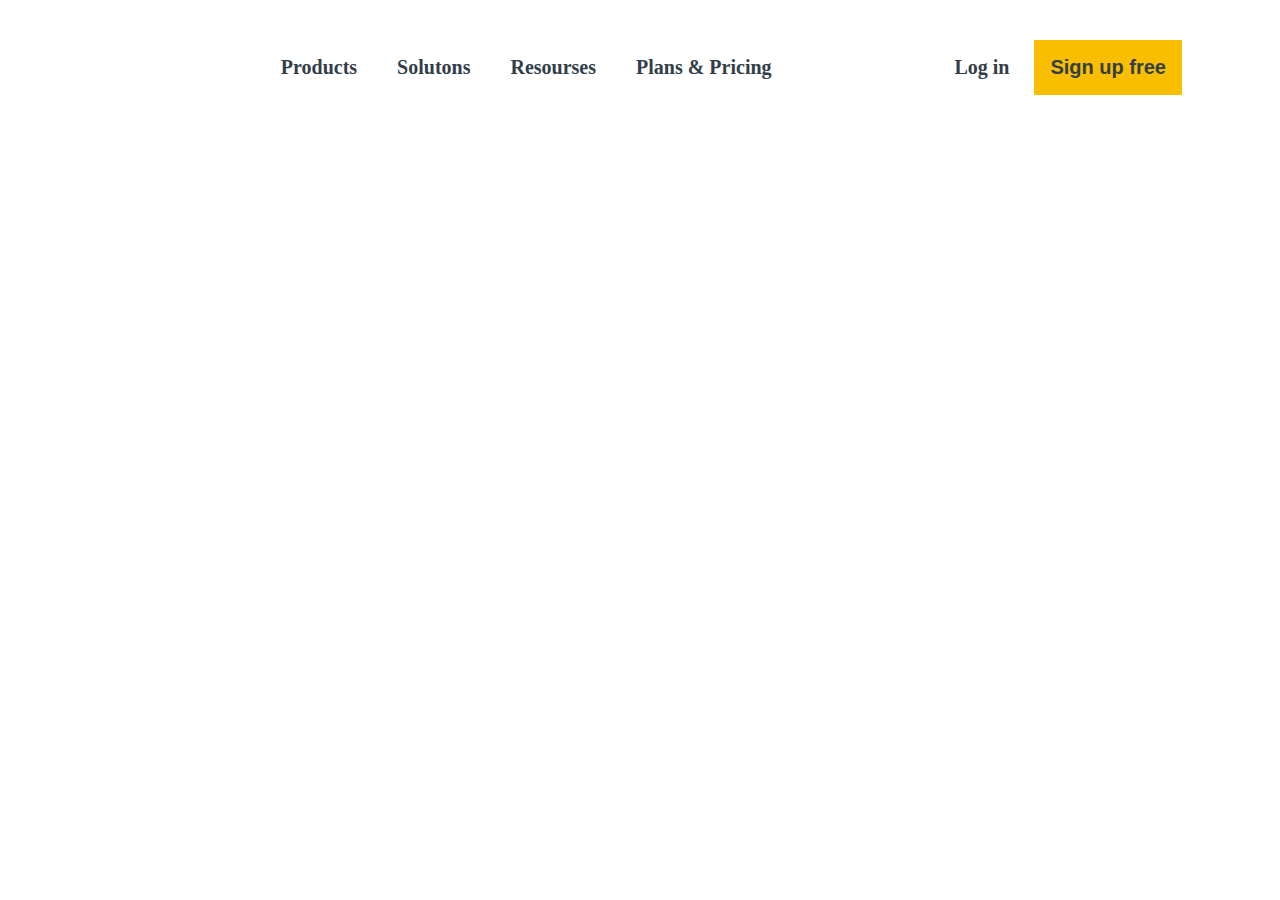
==== index.html @ 27693791 "addit" ====
<!DOCTYPE html>
<html lang="en">
<head>
    <meta charset="UTF-8">
    <meta http-equiv="X-UA-Compatible" content="IE=edge">
    <meta name="viewport" content="width=device-width, initial-scale=1.0">
    <title>surveymonkey.com</title>
    <style>
        #navbar{
            display: flex;
            /* justify-content: space-around; */
              margin: 40px;
              margin-left: 90px;
              margin-right: 90px;
              font-size: 20px;
               font-weight:600;
            
               color: #333E48;
              
        }
        #mid{
             display: flex; 
              gap: 40px;
            margin: auto;
        }
        #signup{
            margin-left: 20px;
          
        }
        button{
            background-color: #f9BE00;
            font-size: 20px;
               font-weight:600;
            padding: 16px;
         
               color: #333E48;
            border: 0;
         
        }
    </style>
</head>
<body>
    <div id="navbar">
    
       <div> <img src="https://prod.smassets.net/assets/cms/cc/app/2.178.0/images/logo-surveymonkey.svg" alt=""></div>
      <div id="mid">
           <div>Products</div>
           <div>Solutons</div>
           <div>Resourses</div>
            <div>Plans & Pricing</div>
       </div>
       <div>
         <span  id="login">Log in</span>  
           <span id="signup"><button>Sign up free</button></span>
       </div>

    </div>
</body>
</html>
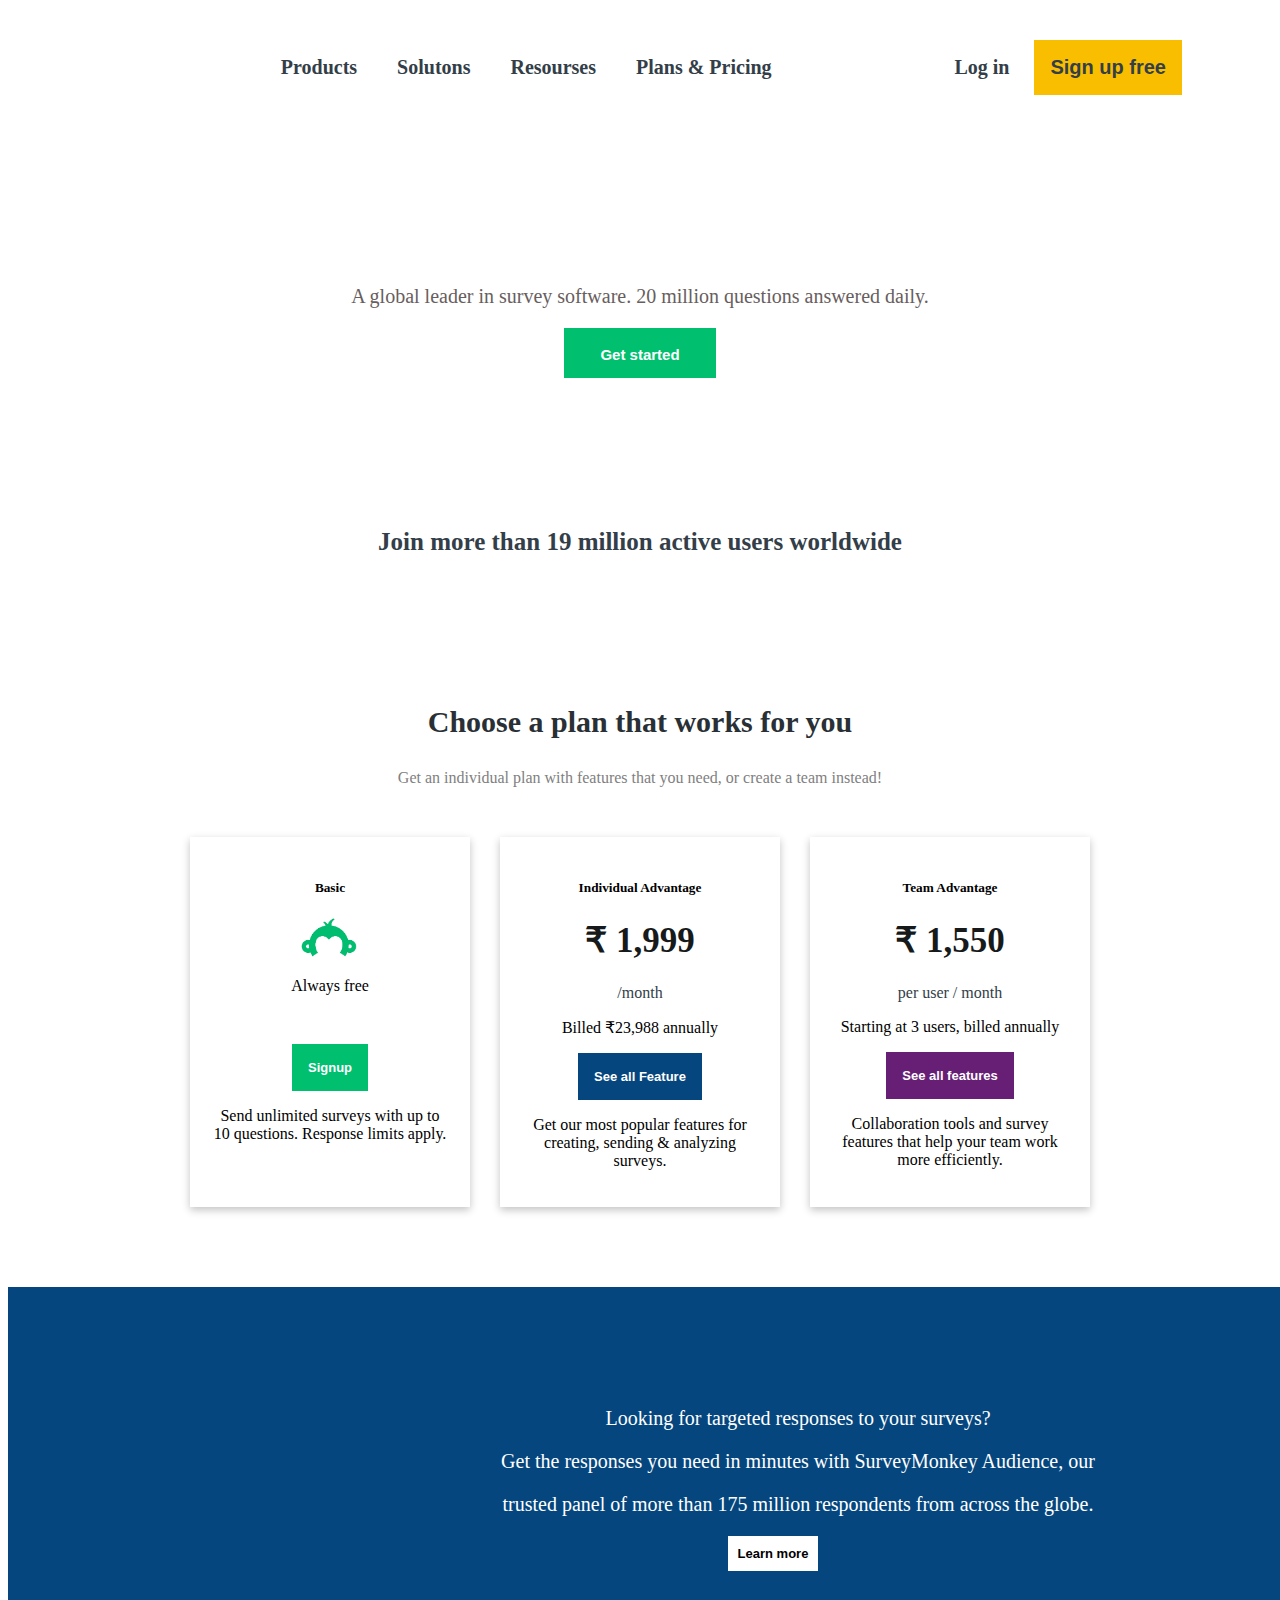
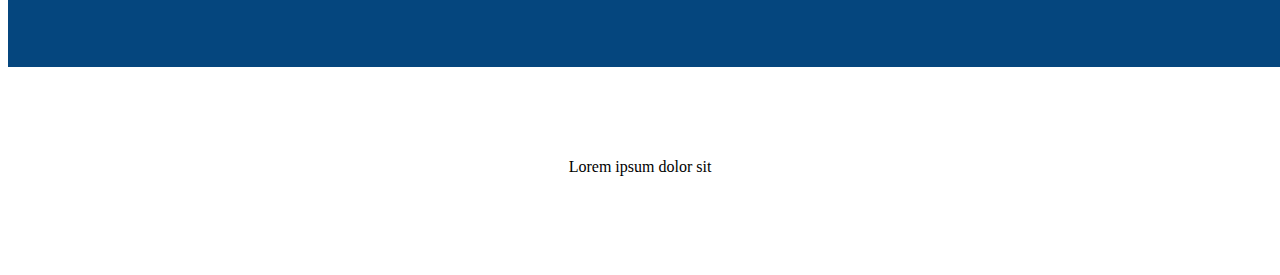
==== commit a4564616: "add it" ====
--- a/index.html
+++ b/index.html
@@ -29,14 +29,169 @@
         }
         button{
             background-color: #f9BE00;
+
+
+            
             font-size: 20px;
                font-weight:600;
             padding: 16px;
-         
-               color: #333E48;
             border: 0;
          
         }
+        a{
+            color: #333E48;
+            text-decoration: none;
+        }
+        #header,
+        .but{
+            font-size: 20px;
+            color: rgb(104, 94, 94);
+            display: grid;
+            margin: auto;
+            justify-content: center;
+              
+        }
+        #header{
+            margin-top: 150px;
+        }
+  
+        .auto-type{
+            font-size: 60px;
+            font-weight: bold;
+           
+            color: #34393d;
+            /* color: white; */
+        }
+        #butt{
+            
+            width: 100%;
+            margin:auto;
+            padding: 0px 36px;
+            height: 50px;
+            /* margin-bottom: 550px; */
+            background-color:#00BF6F ;
+        }
+        #butt >a{
+            color: #FFFFFF;
+            font-size: 15px;  
+             
+
+        }
+    .aass{
+            text-align: center;
+            margin-top: 150px;
+            color: #333E48;
+            font-size: 25px;
+        }
+        #logo{
+            display: flex;
+            margin: auto;
+            justify-content: center;
+            margin-top: 50px;
+            width: 70%;
+        }
+        #logo > div> img{
+            /* display: block; */
+                /* margin: auto; */
+                width: 65%;
+                margin-left: 20px;
+        }
+       
+        .imgg > img{
+          margin-top: 15px;
+         /* border: 1px solid red; */
+        }
+        #plan{
+            margin-top: 80PX;
+            text-align: center;
+           
+        }
+        #plan > h3{
+            font-size: 30px;color: #293035;
+        }
+        #plan > p{
+            color:gray ;
+        }
+        #planop{
+             display: flex;
+             margin: auto;
+             justify-content: space-evenly;
+             /* border: 1px solid red; */
+             width: 900px;
+        }
+         #planop > div{
+             border: 1px solid white;
+             width: 400px;
+             padding: 20px;
+             box-shadow: rgba(0, 0, 0, 0.24) 0px 3px 8px;
+         }
+         #planop{
+              text-align: center;
+              margin-top: 50px;gap: 30px;
+              
+         }
+         #planop img{
+              width: 90px;
+         }
+        
+         .grn{
+             background-color: #00BF6F;
+             color: white;
+             margin-top:33px ;
+             font-size: small;
+         }
+         .blue{
+             background-color: #05467E;
+             color: white;
+             font-size: small;
+         }
+         .vlt{
+             background-color:#671E75 ;
+             color: white;
+             font-size: small;
+         }
+         #planop h1{
+             font-size:35px;
+              color: #171a1b;
+         }
+         .p{
+            color: #333E48;
+         }
+         #blue{
+             margin: auto;
+             margin-top: 80px;
+             background-color: #05467E;
+             height: 300px;
+             justify-content: center;
+             text-align: center; 
+             padding: 40px;
+             color: white;
+             font-size: 20px;
+             width: 1500px;
+         }
+         .text{
+             width: 40%;
+            
+             padding-top: 60px;
+            margin-left: 30%
+         }
+         .learn{
+              padding: 10px;
+              background-color: #FFFFFF;
+              font-size: small;
+              margin-right: 50px;
+
+         }
+         #backg{
+             background-image: url("https://prod.smassets.net/assets/cms/sm/uploads//Brand-Awareness.png");
+             width: 200px;
+             height: 200px;
+             display: flex;
+             margin: auto;
+             justify-content: center;
+             align-items: center;
+         }
+
     </style>
 </head>
 <body>
@@ -50,10 +205,112 @@
             <div>Plans & Pricing</div>
        </div>
        <div>
-         <span  id="login">Log in</span>  
-           <span id="signup"><button>Sign up free</button></span>
+         <span  id="login"><a href="login.html">Log in</a> </span>  
+           <span id="signup"><button><a href="signup.html"> Sign up free</a></button></span>
        </div>
 
     </div>
+
+    <div id="header">
+        <div class="container">
+            <p><span class="auto-type"></span></p>
+        </div>
+      
+        
+       
+    </div>
+    <div class="but"><p>A global leader in survey software. 20 million questions answered daily.</p></div>
+    <div class="but">   <button id="butt"><a href="signup.html">Get started</a> </button> </div>
+
+    <p class="aass"><b>Join more than 19 million active users worldwide</b></p>
+       
+    <div id="logo">
+        <div class="imgg"><img src="https://prod.smassets.net/assets/cms/sm/uploads//Allbirds-slate.png" alt=""></div>
+        <div><img src="https://prod.smassets.net/assets/cms/sm/uploads//Tweezerman-logo-2x.png" alt=""></div>
+        <div><img src="https://prod.smassets.net/assets/cms/sm/uploads//Adobe-logo-2x.png" alt=""></div>
+        <div><img src="https://prod.smassets.net/assets/cms/sm/uploads//Verizon-logo-2x.png" alt=""></div>
+        <div class="imgg"><img src="https://prod.smassets.net/assets/cms/sm/uploads//sephora-logo.png" alt=""></div>
+    </div>
+
+      <div id="plan">
+          <h3>Choose a plan that works for you</h3>
+          <p>Get an individual plan with features that you need, or create a team instead!</p>
+      </div>
+
+      <div id="planop">
+          <div>
+              <h5>Basic</h5>
+<img src="[data-uri]" alt="">
+            <p>Always free</p>
+            <button class="grn">Signup</button>
+            <p>Send unlimited surveys with up to 10 questions. Response limits apply.</p>
+          </div>
+          <div>
+            <h5>Individual Advantage</h5>
+            <h1>&#8377 1,999</h1>
+            <p class="p">/month</p>
+            <p>Billed ₹23,988 annually    </p>
+            <button class="blue">See all Feature</button>
+            <p>Get our most popular features for creating, sending & analyzing surveys.
+
+            </p>
+             
+          </div>
+          <div>
+   <h5>Team Advantage</h5>
+   <h1>&#8377 1,550</h1>
+            <p class="p">per user / month</p>
+            <p>Starting at 3 users, billed annually</p>
+            <button class="vlt">See all features</button>
+            <p>Collaboration tools and survey features that help your team work more efficiently.</p>
+
+          </div>
+      </div>
+
+       <div id="blue">
+           <div class="text">
+              <p>Looking for targeted responses to your surveys?</p>
+              <p> Get the responses you need in minutes with SurveyMonkey Audience, our</p> 
+              <p> trusted panel of more than 175 million respondents from across the globe.</p>
+           </div>
+              <button class="learn">Learn more</button>
+       </div>
+          <div id="backg">Lorem ipsum dolor sit  </div>
 </body>
-</html>+</html>
+<script src="https://cdn.jsdelivr.net/npm/typed.js@2.0.12"></script>
+
+   <script>
+
+       var typed = new Typed(".auto-type",{
+           strings:["Do people like attending my events?","Are my customers actually satisfied?","Will my product be a success or a flop?","Are my employes happy at work?"],
+           typeSpeed:20,
+           backSpeed:30,
+           loop:true
+       })
+   </script>
+
+
+
+
+
+
+
+
+
+
+
+
+
+
+
+
+
+
+
+
+
+
+
+
+
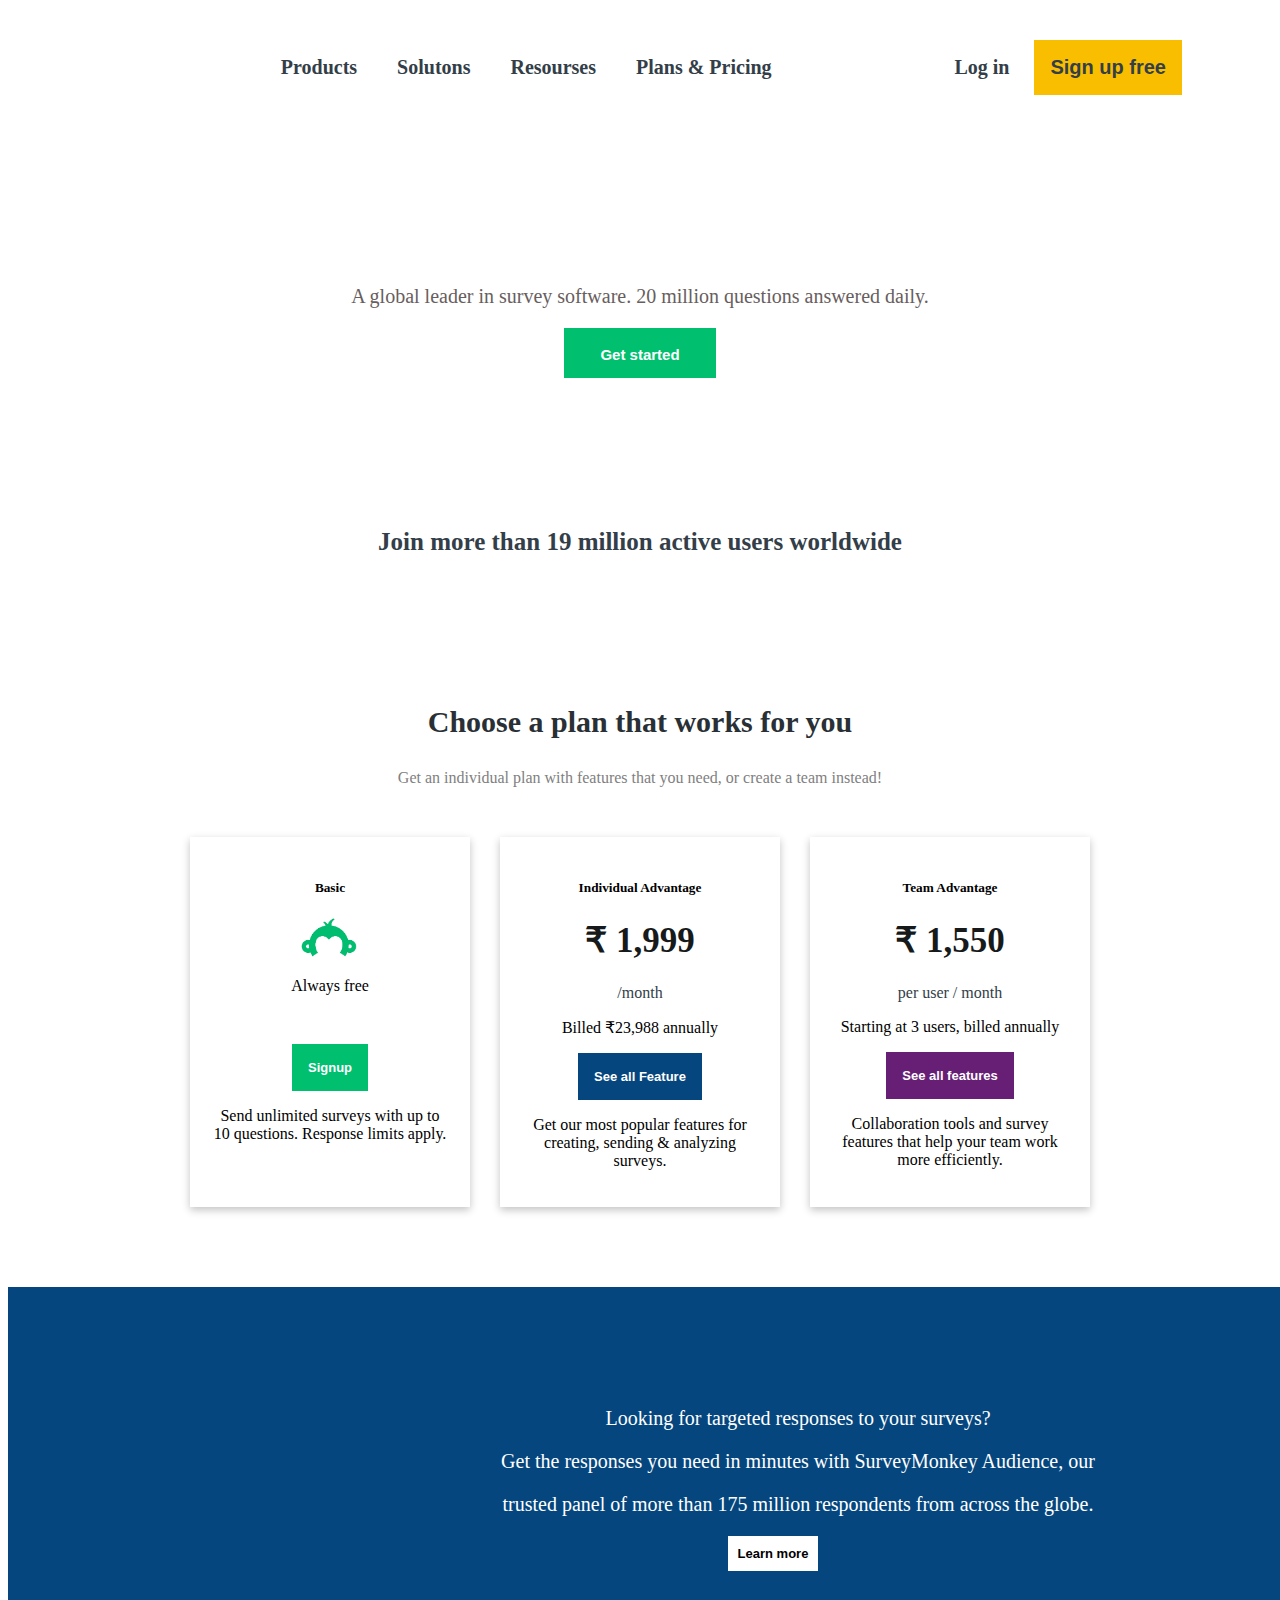
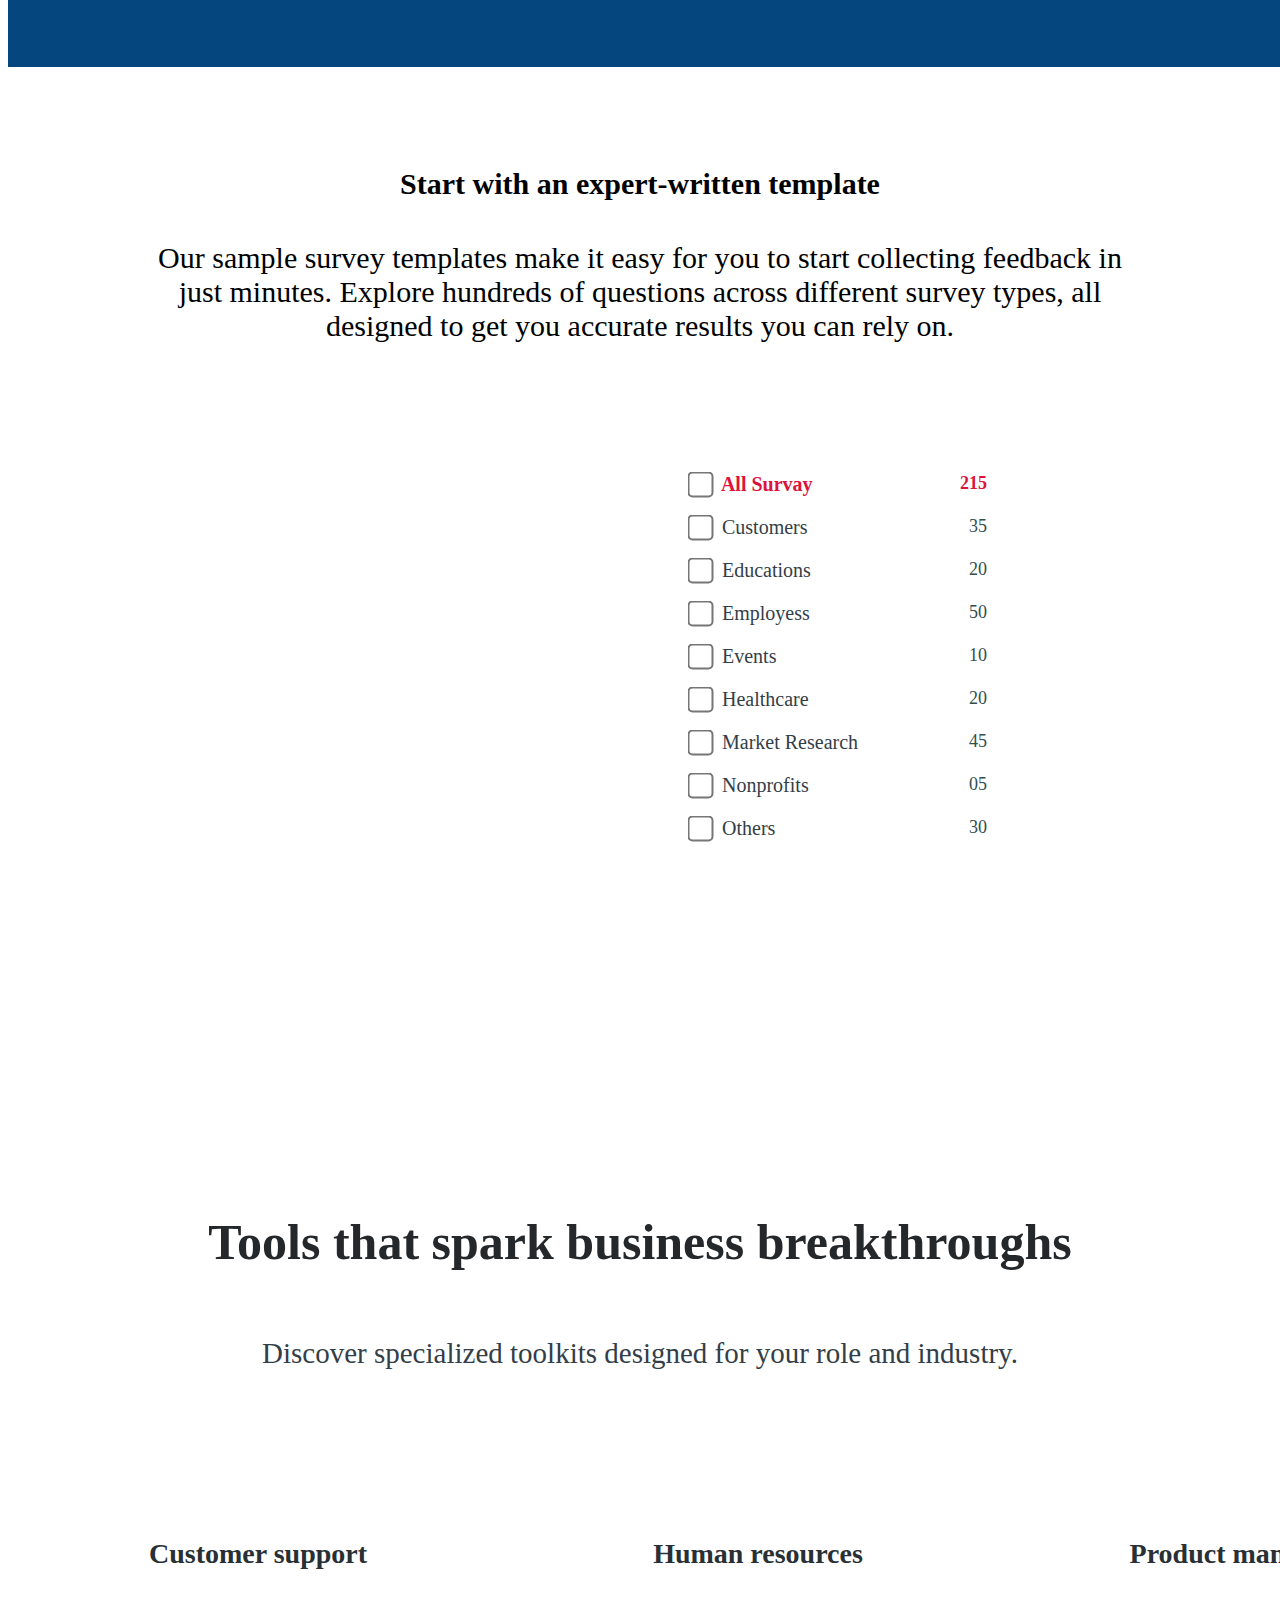
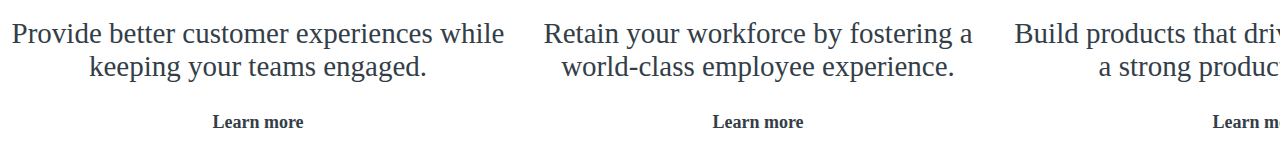
==== commit d1310a9a: "add new file" ====
--- a/index.html
+++ b/index.html
@@ -191,6 +191,345 @@
              justify-content: center;
              align-items: center;
          }
+         #white{
+             width: 1000px;
+             margin: auto;
+             text-align: center;
+               margin-top: 100px;
+               font-size: 30px;
+         }
+        
+      
+        #main_scroll{
+            display: flex;
+            margin: auto;
+            width: 100px;
+            justify-content: space-around;
+            gap: 150px;
+        }
+       
+
+
+
+
+        
+        .scroll-filterbg{
+width: auto;
+margin: 40% auto;
+/* padding: 30px; */
+
+
+
+
+        }
+
+        .scroll-filterdiv{
+         width: 100%;
+          /* background-color: aqua; */
+         height: 600px;
+         overflow: hidden;
+         overflow-y: scroll;
+         margin-right: 100px;
+         margin-left: 90px;
+        }
+        .scroll-filterbject{
+            font-family: cursive;
+            font-size: 15px;
+           
+            
+            
+        }
+
+
+
+
+
+        .scroll-bg{
+width: 1000px;
+margin: 10% auto;
+padding: 30px;
+margin-right: 70px;
+
+
+        }
+
+        .scroll-div{
+         /* width: 1000px; */
+         width: 100%;
+          /* background-color: aqua; */
+         height:600px;
+         padding-right: 30px;
+         
+         overflow: hidden;
+         overflow-y: scroll;
+        }
+        .scroll-object{
+            font-family: cursive;
+            font-size: 15px;
+        
+            padding: 40px;
+            display: grid;
+            grid-template-columns: repeat(4,160px);
+            /* gap: 70px; */
+            gap: 40px;
+            column-gap: 90px;
+            
+            
+        }
+        .box{
+            background-image: url("https://prod.smassets.net/assets/cms/sm/uploads//Brand-Awareness.png");
+            width: 220px;
+             height: 220px;
+             display: flex;
+             margin: auto;
+             color: white;
+              font-weight: bold;
+              text-align: center;
+              
+             justify-content: center;
+             align-items: center;
+        }
+        .box1{
+            background-image: url("https://prod.smassets.net/assets/cms/sm/uploads//Product-Survey.png");
+            width: 220px;
+             height: 220px;
+             display: flex;
+             margin: auto;
+             color: white;
+              font-weight: bold;
+              text-align: center;
+              
+             justify-content: center;
+             align-items: center;
+        }
+        .box2{
+            background-image: url("https://prod.smassets.net/assets/cms/sm/uploads//product-testing-survey-template.png");
+            width: 220px;
+             height: 220px;
+             display: flex;
+             margin: auto;
+             color: white;
+              font-weight: bold;
+              text-align: center;
+              
+             justify-content: center;
+             align-items: center;
+        }
+        .box3{
+            background-image: url("https://prod.smassets.net/assets/cms/sm/uploads//university-student-satisfaction-survey-template.png");
+            width: 220px;
+             height: 220px;
+             display: flex;
+             margin: auto;
+             color: white;
+              font-weight: bold;
+              text-align: center;
+              
+             justify-content: center;
+             align-items: center;
+        }
+        .box4{
+            background-image: url("https://prod.smassets.net/assets/cms/sm/uploads//online-shopping-attitudes-survey-template.png");
+            width: 220px;
+             height: 220px;
+             display: flex;
+             margin: auto;
+             color: white;
+              font-weight: bold;
+              text-align: center;
+              
+             justify-content: center;
+             align-items: center;
+        }
+        .box5{
+            background-image: url("https://prod.smassets.net/assets/cms/sm/uploads//Brand-Awareness.png");
+            width: 220px;
+             height: 220px;
+             display: flex;
+             margin: auto;
+             color: white;
+              font-weight: bold;
+              text-align: center;
+              
+             justify-content: center;
+             align-items: center;
+        }
+        .box6{
+            background-image: url("https://prod.smassets.net/assets/cms/sm/uploads//skin-care-products-survey-template.png");
+            width: 220px;
+             height: 220px;
+             display: flex;
+             margin: auto;
+             color: white;
+              font-weight: bold;
+              text-align: center;
+              
+             justify-content: center;
+             align-items: center;
+        }
+        .box7{
+            background-image: url("https://prod.smassets.net/assets/cms/sm/uploads//new-product-survey-template.png");
+            width: 220px;
+             height: 220px;
+             display: flex;
+             margin: auto; color: white;
+              font-weight: bold;
+              text-align: center;
+              
+              
+             justify-content: center;
+             align-items: center;
+        }
+        .box8{
+            background-image: url("https://prod.smassets.net/assets/cms/sm/uploads//package-testing.jpg");
+            width: 220px;
+             height: 220px;
+             display: flex;
+             margin: auto;
+             color: white;
+              font-weight: bold;
+              text-align: center;
+              
+             justify-content: center;
+             align-items: center;
+        }
+        .box9{
+            background-image: url("https://prod.smassets.net/assets/cms/sm/uploads//Work_life_balance.png");
+            width: 220px;
+             height: 220px;
+             display: flex;
+             margin: auto;
+              color: white;
+              font-weight: bold;
+              text-align: center;
+              
+             justify-content: center;
+             align-items: center;
+        }
+        .box10{
+            background-image: url("https://prod.smassets.net/assets/cms/sm/uploads//fundraising-feedback-survey-template.png");
+            width: 220px;
+             height: 220px;
+             display: flex;
+             margin: auto;
+             color: white;
+              font-weight: bold;
+              text-align: center;
+              
+             justify-content: center;
+             align-items: center;
+        }
+        .box11{
+            background-image: url("https://prod.smassets.net/assets/cms/sm/uploads//self-driving-cars-survey-template.png");
+            width: 220px;
+             height: 220px;
+             display: flex;
+             margin: auto;
+             color: white;
+              font-weight: bold;
+              text-align: center;
+              
+             justify-content: center;
+             align-items: center;
+        }
+        .box12{
+            background-image: url("https://prod.smassets.net/assets/cms/sm/uploads//survey-template-placeholder.png");
+            width: 220px;
+             height: 220px;
+             display: flex;
+             margin: auto;
+             color: white;
+              font-weight: bold;
+              text-align: center;
+              
+             justify-content: center;
+             align-items: center;
+        }
+
+        #main_group {
+            padding-bottom: 500px;
+        }
+        .flex{
+            margin-top: 20px;
+            display: flex;
+            justify-content: space-between;
+            
+
+        }
+         .flex_box{
+          
+             margin-left: 10px;
+             font-size: 20px;
+             color: #333e48
+            
+             /* width: 24px; */
+         }
+         input.checkit{
+             transform: scale(2);
+             margin-right: 10px;
+            
+             
+         }
+         .num{
+            font-size: 18px;
+            color: darkslategray;
+            margin-right: 10px;
+         }
+         #allsur{
+             color: crimson;
+             font-weight: bold;
+         }
+         #allnum{
+             color: crimson;
+             font-weight: bold;
+         }
+         #scrollerop{
+             margin-top: 70px;
+         }
+         #noneed{
+             width: 900px;
+             
+             margin: auto;
+             margin-top: 120px;
+             text-align: center;
+             font-size: 29px;
+             color: #333E48;
+           
+             /* font-weight: bold; */
+         }
+         #noneed > h4{
+            font-size: 50px;
+            color: #24282b;
+         }
+         #imgwla{
+             display: flex;
+             width: 1500px;
+             margin: auto;
+        
+             margin-top: 100px;
+             text-align: center;
+             justify-content: center;
+             font-size: 18px;
+            font-weight: bold;
+             /* gap: 30px; */
+           
+         }
+         #imgwla > div > div{
+             /* width: 10%; */
+             width: 500px;
+             /* margin-left: 70px; */
+             
+                font-weight: 100;
+             font-size: 29px;
+              color: #333E48;
+         }
+         #imgwla > div >h5{
+             /* width: 10%; */
+             font-size: 28px;
+             color: #293035;
+         }
+         
+         
 
     </style>
 </head>
@@ -275,7 +614,213 @@
            </div>
               <button class="learn">Learn more</button>
        </div>
-          <div id="backg">Lorem ipsum dolor sit  </div>
+       <div id="white">
+        <h4>Start with an expert-written template</h4>
+        <p>Our sample survey templates make it easy for you to start collecting feedback in just minutes. Explore hundreds of questions across different survey types, all designed to get you accurate results you can rely on.
+
+     </p>
+
+    </div>
+       <div id="scrollerop">
+
+        
+            <div id="main_scroll">
+                
+                    <div class="scroll-filterbg">
+                        <div class="scroll-filterdiv">
+                        
+                            <div class="scroll-filterobject">
+                               
+                             <div id="main_group">
+        
+                                <div class="flex">
+                                    <span class="flex_box" id="allsur">
+                             <input class="checkit" aria-checked="false" id="filtered-edu" type="checkbox" value="all">
+                              <span>All Survay</span>
+                                        
+                                    </span>
+                                   <span id="allnum" class="num">215</span>
+        
+                                </div>
+                                    <div class="flex">
+        
+                                        
+                                        <span class="flex_box">
+                                 <input class="checkit" aria-checked="false" id="filtered-cus" type="checkbox" value="customers">
+                                  <span>Customers</span>
+                                            
+                                        </span>
+                                       <span class="num">35</span>
+        
+                                    </div>
+        
+                              
+                                    <div class="flex">
+                                        <span class="flex_box">
+                                 <input class="checkit" aria-checked="false" id="filtered-edu" type="checkbox" value="education">
+                                  <span>Educations</span>
+                                            
+                                        </span>
+                                       <span class="num">20</span>
+        
+                                    </div>
+                                  
+        
+                                    <div class="flex">
+                                        <span class="flex_box">
+                                 <input class="checkit" aria-checked="false" id="filtered-emp" type="checkbox" value="employees">
+                                  <span>Employess</span>
+                                            
+                                        </span>
+                                       <span class="num">50</span>
+        
+                                    </div>
+        
+                                    <div class="flex">
+                                        <span class="flex_box">
+                                 <input class="checkit" aria-checked="false" id="filtered-eve" type="checkbox" value="events">
+        
+                                  <span>Events</span>
+                                            
+                                        </span>
+                                       <span class="num">10</span>
+        
+                                    </div>
+        
+                             
+                                    <div class="flex">
+                                        <span class="flex_box">
+                                 <input class="checkit" aria-checked="false" id="filtered-hel" type="checkbox" value="healthcare">
+                                  <span>Healthcare</span>
+                                            
+                                        </span>
+                                       <span class="num">20</span>
+        
+                                    </div>
+        
+                                
+                                    <div class="flex">
+                                        <span class="flex_box">
+                                 <input class="checkit" aria-checked="false" id="filtered-mar" type="checkbox" value="market-reserch">
+                                  <span>Market Research</span>
+                                            
+                                        </span>
+                                       <span class="num">45</span>
+        
+                                    </div>
+        
+                              
+                                    <div class="flex">
+                                        <span class="flex_box">
+                                 <input class="checkit" aria-checked="false" id="filtered-non" type="checkbox" value="Nonprofits">
+                                  <span>Nonprofits</span>
+                                            
+                                        </span>
+                                       <span class="num">05</span>
+        
+                                    </div>
+        
+                                
+                        
+                                    <div class="flex">
+                                        <span class="flex_box">
+                                 <input class="checkit" aria-checked="false" id="filtered-oth" type="checkbox" value="others">
+                                  <span>Others</span>
+                                            
+                                        </span>
+                                       <span class="num">30</span>
+        
+                                    </div>
+        
+                                </div>
+        
+        
+        
+        
+                                </div>
+                                </div>
+                                </div>
+        
+                         
+              
+                    <div class="scroll-bg">
+                        <div class="scroll-div">
+                        
+                            <div class="scroll-object" id="append">
+        
+        <!--               
+                           <div class="box">This is new car </div>
+                           <div class="box">This is new car</div>
+                           <div class="box">This is new car</div>
+                           <div class="box">This is new car</div>
+                           <div class="box">This is new car</div>
+                           <div class="box">This is new car</div>
+                           <div class="box">This is new car</div>
+                           <div class="box">This is new car</div>
+                           <div class="box">This is new car</div>
+                           <div class="box">This is new car</div>
+                           <div class="box">This is new car</div>
+                           <div class="box">This is new car</div>
+                           <div class="box">This is new car</div>
+                           <div class="box">This is new car</div>
+                           <div class="box">This is new car</div>
+                           <div class="box">This is new car</div>
+                           <div class="box">This is new car</div>
+                           <div class="box">This is new car</div> -->
+                            
+                            </div>
+                        </div>
+                        
+                        
+                            <!-- </div> -->
+                </div>
+            </div>
+            
+            
+        
+
+ 
+       </div>
+
+       <div id="noneed">
+           <h4>Tools that spark business breakthroughs</h4>
+           <p>Discover specialized toolkits designed for your role and industry.
+
+        </p>
+       </div>
+       <div id="imgwla">
+         <div>
+             <img src="https://prod.smassets.net/assets/cms/sm/uploads//customer-support-toolkit-directory.png" alt="">
+             <h5>Customer support</h5>
+             <div>
+                <p>
+                Provide better customer experiences while keeping your teams engaged.
+              </p></div>
+             
+              <a href="">Learn more</a>
+         </div>
+         <div>
+             <img src="https://prod.smassets.net/assets/cms/sm/uploads//hr-leader-toolkit-directory.png" alt="">
+             <h5>Human resources</h5>
+             <div>
+                <p>Retain your workforce by fostering a world-class employee experience.</p>
+                </div>
+          
+             <a class="a" href="">Learn more</a>
+         </div>
+         <div>
+             <img src="https://prod.smassets.net/assets/cms/sm/uploads//product-manager-toolkit-directory.png" alt="">
+             <h5>Product management</h5>
+             <div>
+                <p>Build products that drive impact and offer a strong product-market fit.</p>
+                </div>
+          
+             <a href="">Learn more</a>
+         </div>
+       </div>
+     
+       
+         
 </body>
 </html>
 <script src="https://cdn.jsdelivr.net/npm/typed.js@2.0.12"></script>
@@ -289,28 +834,463 @@
            loop:true
        })
    </script>
-
-
-
-
-
-
-
-
-
-
-
-
-
-
-
-
-
-
-
-
-
-
-
-
-
+   <script>
+   
+
+
+    let arrobj = [
+  
+             
+                {name:"Homeowners' Association(HOA) survey template", val :"customers"  },
+                {name:"Automobile buyer feedback", val :"customers"  },
+                {name:"Social media safty", val :" customers"  },
+                {name:"CRM software survey templat", val :"customers"  },
+                {name:"Customer experience", val :" customers"  },
+                {name:"Website feedback (intercept) survey template", val :"customers"  },
+                {name:"Feature request template", val :" customers"  },
+                {name:"Post purchase evaluation template", val :"customers"  },
+                {name:"Customer testimonial template", val :"customers"  },
+                {name:"Customer review template", val : "customers"  },
+                {name:"Brand perception survey", val :"customers"  },
+                {name:"Consumer behavior", val :"customers"  },
+                {name:"school climate", val :"education"  },
+                {name:"University instutor evalutin", val :"education"  },
+                {name:"High school sports- student feedback", val :"education"  },
+                {name:" Workshop survey", val :"education"  },
+                {name:"Website feedback survey templete", val : "customers"  },
+                {name:"Website feedback survey templete", val : "customers"  },
+                {name:"Customer comments", val :"customers"  },
+                {name:"Restaurant feedback survey templete", val :"customers"  },
+                {name:"Path to purchase", val :"customers"  },
+                {name:"NPS and brand loyalty", val :"customers"  },
+                {name:"Corporate social responsibility survey templete", val :"customers"  },
+                {name:"Help desk feedback survey template", val :"customers"  },
+                {name:"School program fit", val :"education"  },
+                {name:"parent self-efficacy", val :"education"  },
+                {name:"Aluni template", val :"education"  },
+                {name:"Mailchmp customer check-in template", val :"customers"  },
+                {name:"Coronavirus B2B customer pulse survey template", val :"customers"  },
+                {name:"Mobil app feedback", val :" customers"  },
+                {name:"Software and app customer feedback", val :"customers"  },
+                {name:"Customer feedback survey template (Business to Business)", val :"customers"  },
+                {name:"University student satisfaction", val :"education"  },
+                {name:"Education demographics", val :"education"  },
+                {name:"Course evaluation survey template", val :"education"  },
+                {name:"Learning support", val :"education"  },
+                {name:"K-12 parent template", val :"education"  },
+                {name:"Parent engagement", val :"education"  },
+                {name:"University teaching assistance evaluation survey template", val :"education"  },
+                {name:"Child behaviors survey template", val :"education"  },
+                {name:"Bullying survey", val :"education"  },
+                {name:"University faculty satisfaction", val :"education"  },
+                {name:"University student graduation template", val :"education"  },
+                {name:"Name That Novel survey template", val :"education"  },
+                {name:"High school teacher evaluation template", val :"education"  },
+                {name:"360-degree employee evaluation", val :"employees"  },
+                {name:"Employee engagement", val :"employees"  },
+                {name:"Management performance", val :"employees"  },
+                {name:"Employee satisfaction", val :"employees"  },
+                {name:"Team performance", val :"employees"  },
+                {name:"Employee exit", val :"employees"  },
+                {name:"Employee benefit", val :"employees"  },
+                {name:"Recruitment satisfication", val :"employees"  },
+                {name:"Work environment", val :"employees"  },
+                {name:"Department performance", val :"employees"  },
+                {name:"Employee performance", val :"employees"  },
+                {name:"Employment template", val :"employees"  },
+                {name:"Supervisor performance", val :"employees"  },
+                {name:"Employee motivation", val :"employees"  },
+                {name:"Career development", val :"employees"  },
+                {name:"New hire onboarding survey template", val :"employees"  },
+                {name:"Meeting feedback survey template", val :"employees"  },
+                {name:"Compensation survey template", val :"employees"  },
+                {name:"Work life balance survey", val :"employees"  },
+                {name:"Exit interview survey template", val :"employees"  },
+                {name:"Employee diversity", val :"employees"  },
+                {name:"Team building template", val :"employees"  },
+                {name:"Stakeholder template", val :"employees"  },
+                {name:"Candiate experience", val :"employees"  },
+                {name:"Relationship management", val :"employees"  },
+                {name:"Work engagement", val :"employees"  },
+                {name:"Professional development template", val :"employees"  },
+                {name:"Organizational culture survey template", val :"employees"  },
+                {name:"Mentorship and advocacy", val :"employees"  },
+                {name:"Job applicaton survey template", val :"employees"  },
+                {name:"Vendor workplace diversity survey", val :"employees"  },
+                {name:"Online professional networking", val :"employees"  },
+                {name:"Workplace benefits survey", val :"employees"  },
+                {name:"Entry interview survey template", val :"employees"  },
+                {name:"Leadership style survey template", val :"employees"  },
+                {name:"Timesheet template", val :"employees"  },
+                {name:"Wage gap evaluation survey", val :"employees"  },
+                {name:"Culture of Genius template", val :"employees"  },
+                {name:"Customer effort score survey", val :"employees"  },
+                {name:"Help desk template", val :"employees"  },
+                {name:"Return to the office survey template", val :"employees"  },
+                {name:"Job application template", val :"employees"  },
+                {name:"Gender inclusivity at work survey template", val :"employees"  },
+                {name:"SurveyMokey team survey", val :"employees"  },
+                {name:"Impact of racism employee check-in", val :"employees"  },
+                {name:"Adam Grant entry interview", val :"employees"  },
+                {name:"Gender in the workplace", val :"employees"  },
+                {name:"New hire training quiz", val :"employees"  },
+                {name:"Benefits template", val :"employees"  },
+                {name:"Corporate legal training quiz", val :"employees"  },
+                {name:"General event feedback survey template", val :"events"  },
+                {name:"RSVP and contact information", val :"events"  },
+                {name:"Professional event feedback", val :"events"  },
+                {name:"Post-event feedback survey template", val :"events"  },
+                {name:"Event planning", val :"events"  },
+                {name:"Entertainment event feedback", val :"events"  },
+                {name:"Neighborhood events survey template", val :"events"  },
+                {name:"Appointment template", val :"events"  },
+                {name:"Endurance event feedback", val :"events"  },
+                {name:"Eventbrite post-event feedback", val :"events"  },
+                {name:"Diet,fitness,and exercice", val :"healthcare"  },
+                {name:"Mental health survey", val :"healthcare"  },
+                {name:"Stress survey", val :"healthcare"  },
+                {name:"Post-vist patient satisfaction", val :"healthcare"  },
+                {name:"Hospital performance evaluation", val :"healthcare"  },
+                {name:"Health insurance evaluation", val :"healthcare"  },
+                {name:"CAHPS Vists Survey 2.0", val :"healthcare"  },
+                {name:"Personal hygience survey template", val :"healthcare"  },
+                {name:"Health insurance template", val :"healthcare"  },
+                {name:"Smoking template", val :"healthcare"  },
+                {name:"Height and weight survey template", val :"healthcare"  },
+                {name:"Healthcare expenses", val :"healthcare"  },
+                {name:"Social support", val :"healthcare"  },
+                {name:"Health check-in survey template", val :"healthcare"  },
+                {name:"CAHPS Dental Plan Survey", val :"healthcare"  },
+                {name:"Veterinarian patient intake template", val :"healthcare"  },
+                {name:"Neighborhood events survey template", val :"healthcare"  },
+                {name:"Height and weight survey template", val :"healthcare"  },
+                {name:"Smoking template", val :"healthcare"  },
+                {name:"Height and weight survey template", val :"healthcare"  },
+                {name:"CRM software survey templat", val :"market-reserch"  },
+                {name:"Customer experience", val :"market-reserch"  },
+                {name:"Website feedback (intercept) survey template", val :"market-reserch"  },
+                {name:"Feature request template", val :"market-reserch"  },
+                {name:"Post purchase evaluation template", val :"market-reserch"  },
+                {name:"Customer testimonial template", val :"market-reserch"  },
+                {name:"Customer review template", val :"market-reserch"  },
+                {name:"Brand perception survey", val :"market-reserch"  },
+                {name:"Consumer behavior", val :"market-reserch"  },
+                {name:"Mailchmp customer check-in template", val :"market-reserch"  },
+                {name:"Coronavirus B2B customer pulse survey template", val :"market-reserch"  },
+                {name:"Mobil app feedback", val :"market-reserch"  },
+                {name:"Software and app customer feedback", val :"market-reserch"  },
+                {name:"Customer feedback survey template (Business to Business)", val :"market-reserch"  },
+                {name:"University student satisfaction", val :"market-reserch"  },
+                {name:"Education demographics", val :"market-reserch"  },
+                {name:"Course evaluation survey template", val :"market-reserch"  },
+                {name:"Learning support", val :"education"  },
+                {name:"K-12 parent template", val :"market-reserch"  },
+                {name:"Parent engagement", val :"market-reserch"  },
+                {name:"University teaching assistance evaluation survey template", val :"market-reserch"  },
+                {name:"Child behaviors survey template", val :"market-reserch"  },
+                {name:"Bullying survey", val :"market-reserch"  },
+                {name:"University faculty satisfaction", val :"market-reserch"  },
+                {name:"University student graduation template", val :"market-reserch"  },
+                {name:"school climate", val :"market-reserch"  },
+                {name:"University instutor evalutin", val :"market-reserch"  },
+                {name:"High school sports- student feedback", val :"market-reserch"  },
+                {name:" Workshop survey", val :"market-reserch"  },
+                {name:"School program fit", val :"market-reserch"  },
+                {name:"parent self-efficacy", val :"market-reserch"  },
+                {name:"Aluni template", val :"market-reserch"  },
+                {name:"Name That Novel survey template", val :"market-reserch"  },
+                {name:"High school teacher evaluation template", val :"market-reserch"  },
+                {name:"360-degree employee evaluation", val :"market-reserch"  },
+                {name:"Employee engagement", val :"employees"  },
+                {name:"Management performance", val :"market-reserch"  },
+                {name:"Employee satisfaction", val :"market-reserchs"  },
+                {name:"Team performance", val :"market-reserch"  },
+                {name:"Employee exit", val :"market-reserch"  },
+                {name:"Employee benefit", val :"market-reserch"  },
+                {name:"Recruitment satisfication", val :"market-reserch"  },
+                {name:"Work environment", val :"market-reserch"  },
+                {name:"Department performance", val :"market-reserch"  },
+                {name:"Employee performance", val :"market-reserch"  },
+                {name:"Employment template", val :"market-reserch"  },
+                {name:"Employee exit", val :"Nonprofits"  },
+                {name:"Employee benefit", val :"Nonprofits"  },
+                {name:"Recruitment satisfication", val :"Nonprofits"  },
+                {name:"Department performance", val :"Nonprofits"  },
+                {name:"Employee performance", val :"Nonprofits"  },
+                {name:"CRM software survey templat", val :"market-reserch"  },
+                {name:"Customer experience", val :" market-reserch"  },
+                {name:"Website feedback (intercept) survey template", val :"market-reserch"  },
+                {name:"Feature request template", val :" market-reserch"  },
+                {name:"Post purchase evaluation template", val :"market-reserch"  },
+                {name:"Customer testimonial template", val :"market-reserch"  },
+                {name:"Customer review template", val :"market-reserch"  },
+                {name:"Brand perception survey", val :"market-reserch"  },
+                {name:"Consumer behavior", val :"market-reserch"  },
+                {name:"Mailchmp customer check-in template", val :"market-reserch"  },
+                {name:"Coronavirus B2B customer pulse survey template", val :"market-reserch"  },
+                {name:"Mobil app feedback", val :" market-reserch"  },
+                {name:"Software and app customer feedback", val :"market-reserch"  },
+                {name:"Customer feedback survey template (Business to Business)", val :"market-reserch"  },
+                {name:"University student satisfaction", val :"market-reserch"  },
+                {name:"Education demographics", val :"market-reserch"  },
+                {name:"Course evaluation survey template", val :"market-reserch"  },
+                {name:"Learning support", val :"education"  },
+                {name:"K-12 parent template", val :"market-reserch"  },
+                {name:"Parent engagement", val :"market-reserch"  },
+                {name:"University teaching assistance evaluation survey template", val :"market-reserch"  },
+                {name:"Child behaviors survey template", val :"market-reserch"  },
+                {name:"Employee exit", val :"market-reserch"  },
+                {name:"Employee benefit", val :"market-reserch"  },
+                {name:"Recruitment satisfication", val :"market-reserch"  },
+                {name:"Work environment", val :"market-reserch"  },
+                {name:"Department performance", val :"market-reserch"  },
+                {name:"Employee performance", val :"market-reserch"  },
+                {name:"Employment template", val :"market-reserch"  },
+                {name:"Brand perception survey", val :"others"  },
+                {name:"Customer comments", val :" others"  },
+                {name:"customer satisfaction survey", val : "customers " },
+                {name:"customer service", val : "customers"  },
+                {name:"Net Promoter Score(NPS) ", val :" customers"  },
+                {name:"Software evaluation survey templete", val : "customers"  },
+                {name:"customer service feedback", val : "customers  "},
+                {name:"Hotal feedback", val : "customers"  },
+                {name:"Cunsumer behavior ", val :"customers"  },
+                {name:"Typical customer anyalysis", val :"customers"  },
+                {name:"Retailer customer feedback", val :"customers"  },
+                {name:"Brand perception survey", val :"customers"},
+                {name:"Restaurant feedback survey templete", val :"others"  },
+                {name:"Path to purchase", val :"others"  },
+                {name:"NPS and brand loyalty", val :" others"  },
+                {name:"Corporate social responsibility survey templete", val :"others"  },
+                {name:"Help desk feedback survey template", val :"others"  },
+                {name:"Homeowners' Association(HOA) survey template", val :"others"  },
+                {name:"Bullying survey", val :"market-reserch"  },
+                {name:"University faculty satisfaction", val :"market-reserch"  },
+                {name:"University student graduation template", val :"market-reserch"  },
+                {name:"school climate", val :"market-reserch"  },
+                {name:"University instutor evalutin", val :"market-reserch"  },
+                {name:"High school sports- student feedback", val :"market-reserch"  },
+                {name:" Workshop survey", val :"market-reserch"  },
+                {name:"School program fit", val :"market-reserch"  },
+                {name:"parent self-efficacy", val :"market-reserch"  },
+                {name:"Aluni template", val :"market-reserch"  },
+                {name:"Name That Novel survey template", val :"market-reserch"  },
+                {name:"High school teacher evaluation template", val :"market-reserch"  },
+                {name:"360-degree employee evaluation", val :"market-reserch"  },
+                {name:"Employee engagement", val :"employees"  },
+                {name:"Management performance", val :"market-reserch"  },
+                {name:"Employee satisfaction", val :"market-reserchs"  },
+                {name:"Team performance", val :"market-reserch"  },
+                {name:"Automobile buyer feedback", val :"others"  },
+                {name:"Social media safty", val :" others"  },
+                {name:"CRM software survey templat", val :"others"  },
+                {name:"Customer experience", val :" others"  },
+                {name:"Website feedback (intercept) survey template", val :"others"  },
+                {name:"Feature request template", val :"others"  },
+                {name:"Post purchase evaluation template", val :"others"  },
+                {name:"Customer testimonial template", val :"others"  },
+                {name:"Customer review template", val :"others"  },
+                {name:"Brand perception survey", val :"others"  },
+                {name:"Consumer behavior", val :"others"  },
+                {name:"Mailchmp customer check-in template", val :"others"  },
+                {name:"Coronavirus B2B customer pulse survey template", val :"others"  },
+                {name:"Mobil app feedback", val :" others"  },
+                {name:"Software and app customer feedback", val :"others"  },
+                {name:"Customer feedback survey template (Business to Business)", val :"others"  },
+                {name:"University student satisfaction", val :"others"  },
+                {name:"Education demographics", val :"others"  },
+                {name:"Course evaluation survey template", val :"others"  },
+                {name:"Learning support", val :"others"  },
+                {name:"K-12 parent template", val :"others"  },
+                {name:"Parent engagement", val :"others"  },
+                {name:"University teaching assistance evaluation survey template", val :"others"  },
+  
+  
+                 
+                
+                
+  
+                 
+                 
+  
+  
+  
+  
+  
+    ];
+      display(arrobj)
+               
+    
+      function display(arr){
+          document.querySelector(".scroll-object").innerHTML=""
+           
+           for(let i = 0; i < arr.length; i++){
+              if(i == 0 || i == 5 || i == 10|| i == 15||i == 20|| i == 25|| i == 30|| i == 35|| i == 40|| i == 45|| i == 50||i == 0 || i == 5 || i == 10|| i == 15||i == 20|| i == 25|| i == 30|| i == 35|| i == 40|| i == 89|| i == 87  ){
+                  let div = document.createElement("div");
+              div.className = "box"
+              div.innerText = arr[i].name
+          
+              document.querySelector(".scroll-object").append(div)
+          }else if(i == 100 || i == 105 || i == 55|| i == 60||i == 65|| i == 70|| i == 75|| i == 80|| i == 85|| i == 90|| i == 95 || i == 89|| i == 91|| i == 94|| i == 95|| i == 99){
+              let div = document.createElement("div");
+              div.className = "box1"
+              div.innerText = arr[i].name
+          
+              document.querySelector(".scroll-object").append(div)
+          
+            
+          }else if(i == 160 || i == 155 || i == 150|| i == 145||i == 140|| i == 135|| i == 130|| i == 125|| i == 120|| i == 115|| i == 110|| i == 93|| i == 101|| i == 104|| i == 195){
+              let div = document.createElement("div");
+              div.className = "box2"
+              div.innerText = arr[i].name
+          
+              document.querySelector(".scroll-object").append(div)
+          
+              
+          }else if(i == 165 || i == 170 || i == 175|| i == 180||i == 185|| i == 190|| i == 195|| i == 200|| i ==205|| i == 210|| i == 215 || i == 106|| i ==111 || i == 114|| i == 117|| i == 121|| i == 124|| i ==128 || i == 132|| i ==136 || i ==138 ){
+              let div = document.createElement("div");
+              div.className = "box3"
+              div.innerText = arr[i].name
+          
+              document.querySelector(".scroll-object").append(div)
+          
+          }else if(i == 8 || i == 16 || i == 24|| i == 32||i == 40|| i == 48|| i == 56|| i == 64|| i == 72|| i == 9|| i == 18|| i == 107|| i == 95|| i == 112|| i == 118|| i == 156|| i ==179 || i == 122|| i ==127 || i ==129 || i == 133){
+              let div = document.createElement("div");
+              div.className = "box4"
+              div.innerText = arr[i].name
+          
+              document.querySelector(".scroll-object").append(div)
+          
+          }else if(i == 27|| i == 36 || i == 54|| i == 63||i == 72|| i == 81|| i == 90|| i == 7|| i == 14|| i == 21|| i == 183|| i == 28|| i == 113|| i ==116 || i == 119|| i ==138|| i == 149|| i == 123|| i == 126|| i == 131|| i == 134|| i ==137 || i == 139|| i == 191|| i ==201 || i == 211|| i == 187|| i == 177|| i == 154|| i == 198|| i == 143|| i == 208){
+              let div = document.createElement("div");
+              div.className = "box5"
+              div.innerText = arr[i].name
+          
+              document.querySelector(".scroll-object").append(div)
+          
+          }else if(i == 42 || i == 49 || i == 6|| i == 12||i == 18|| i == 24|| i == 36|| i == 16|| i == 4|| i == 8|| i == 12){
+              let div = document.createElement("div");
+              div.className = "box6"
+              div.innerText = arr[i].name
+          
+              document.querySelector(".scroll-object").append(div)
+          
+          
+          }else if(i == 31|| i == 37 || i == 46|| i == 12||i == 51|| i == 61|| i == 66|| i == 68|| i == 77|| i == 82|| i == 12){
+              let div = document.createElement("div");
+              div.className = "box7"
+              div.innerText = arr[i].name
+          
+              document.querySelector(".scroll-object").append(div)
+          
+          
+          }else if(i == 38 || i == 49 || i == 41|| i == 47||i == 18|| i == 53|| i == 67|| i == 69|| i == 84|| i == 8|| i == 12){
+              let div = document.createElement("div");
+              div.className = "box8"
+              div.innerText = arr[i].name
+          
+              document.querySelector(".scroll-object").append(div)
+          
+          
+          }else if(i == 3 || i == 6 || i == 9|| i ==2||i == 4|| i == 11|| i == 17|| i == 23|| i == 29 || i == 1|| i == 26){
+              let div = document.createElement("div");
+              div.className = "box9"
+              div.innerText = arr[i].name
+          
+              document.querySelector(".scroll-object").append(div)
+          
+          
+          }else if(i == 13 || i == 19 || i == 22|| i == 12||i == 29|| i == 33|| i == 39|| i == 16|| i == 83|| i == 73|| i == 76){
+              let div = document.createElement("div");
+              div.className = "box10"
+              div.innerText = arr[i].name
+          
+              document.querySelector(".scroll-object").append(div)
+          
+          }else if(i%2 ===0){
+              let div = document.createElement("div");
+              div.className = "box11"
+              div.innerText = arr[i].name
+          
+              document.querySelector(".scroll-object").append(div)
+          
+          }else {
+              let div = document.createElement("div");
+              div.className = "box12"
+              div.innerText = arr[i].name
+          
+              document.querySelector(".scroll-object").append(div)
+          }
+            
+           }
+          }
+          
+           
+           
+          
+          
+         
+          
+         
+  
+      
+      
+      
+      
+     
+    
+        
+    
+  
+  
+   
+      // document.querySelector(".checkit").addEventListener("click",funbtn1)
+  
+              let x =  document.querySelectorAll(".checkit")
+               for(let i = 0; i < x.length; i++){
+                  var count = 0
+                  x[i].addEventListener("click",function(){
+                          console.log(x[i].value)
+                          if(x[i].value == "all"){
+                              display(arrobj)
+                          }else{
+                              let y = arrobj.filter(function(el){
+                        return el.val == x[i].value
+                   })
+                         display(y)
+  
+                          }
+                      
+                       
+                  })
+              }
+          
+                  
+               
+               
+  </script>
+
+
+
+
+
+
+
+
+
+
+
+
+
+
+
+
+
+
+
+
+
+
+
+
+
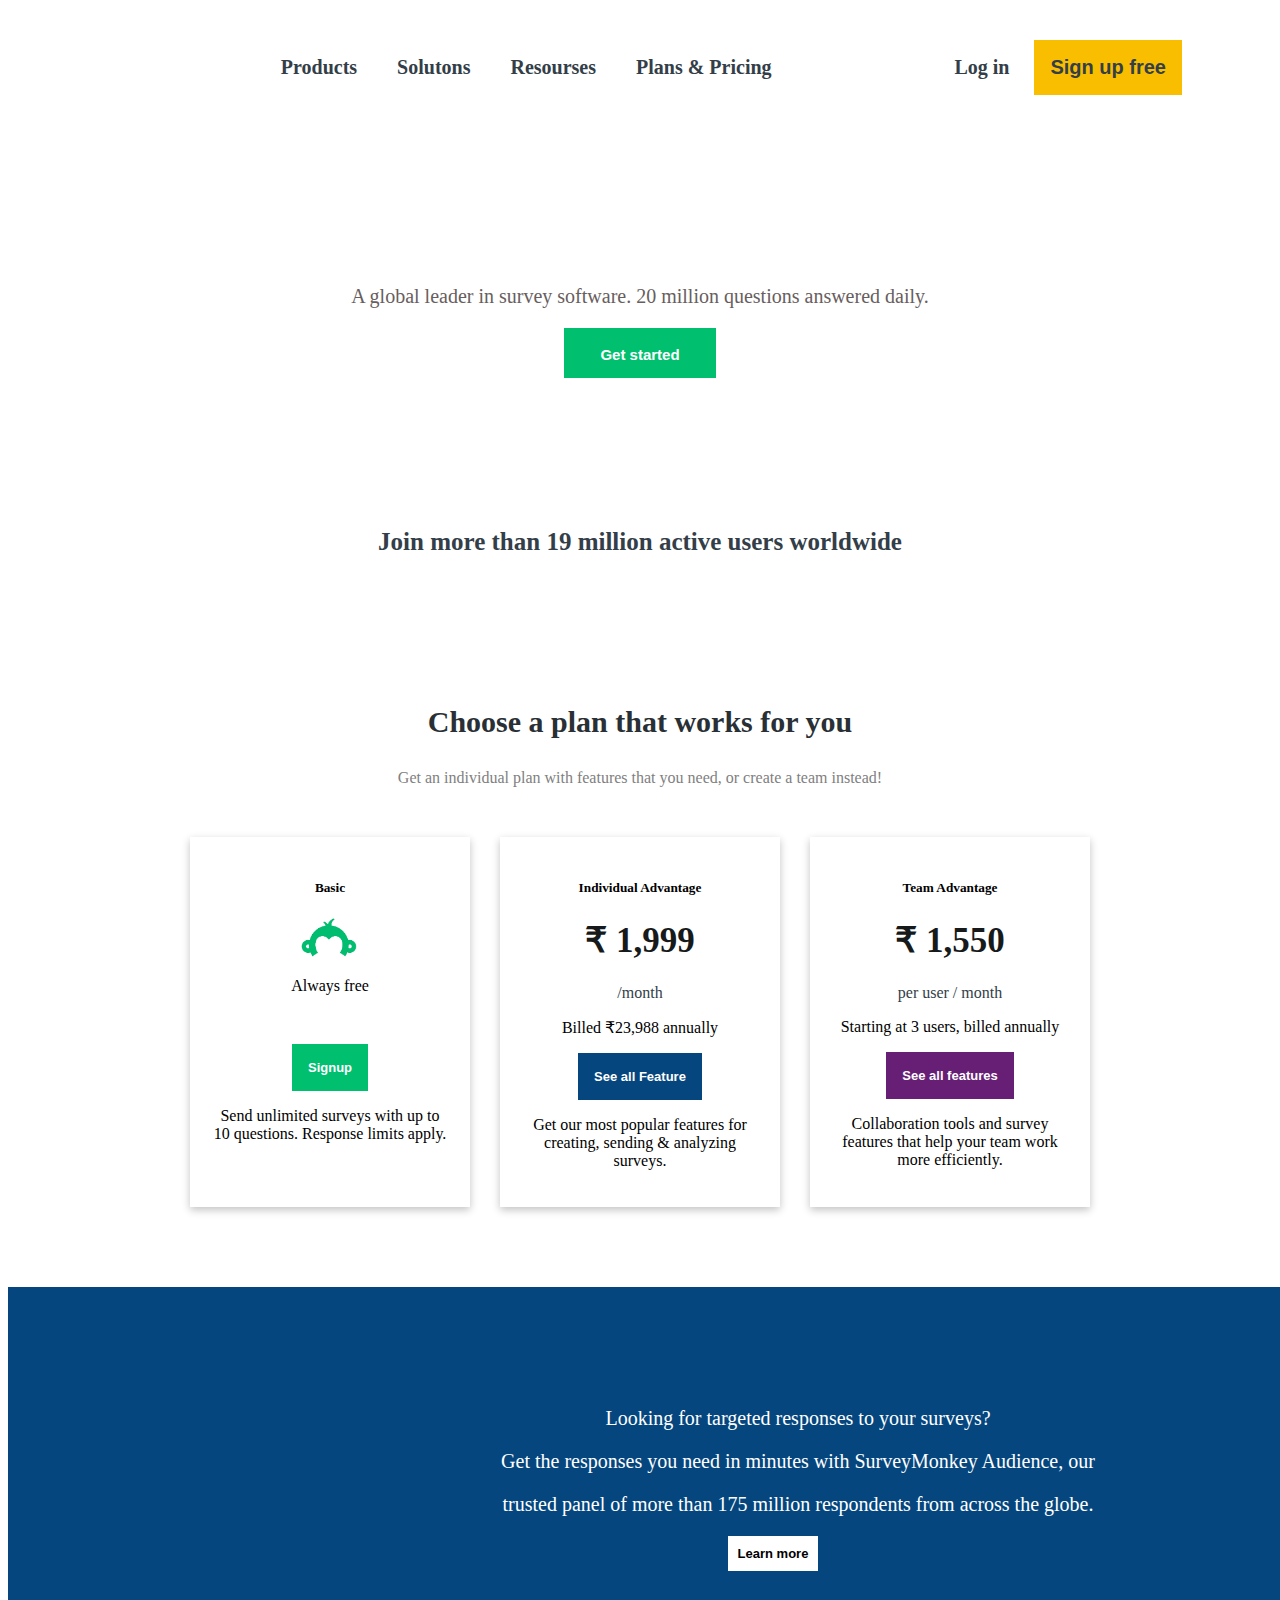
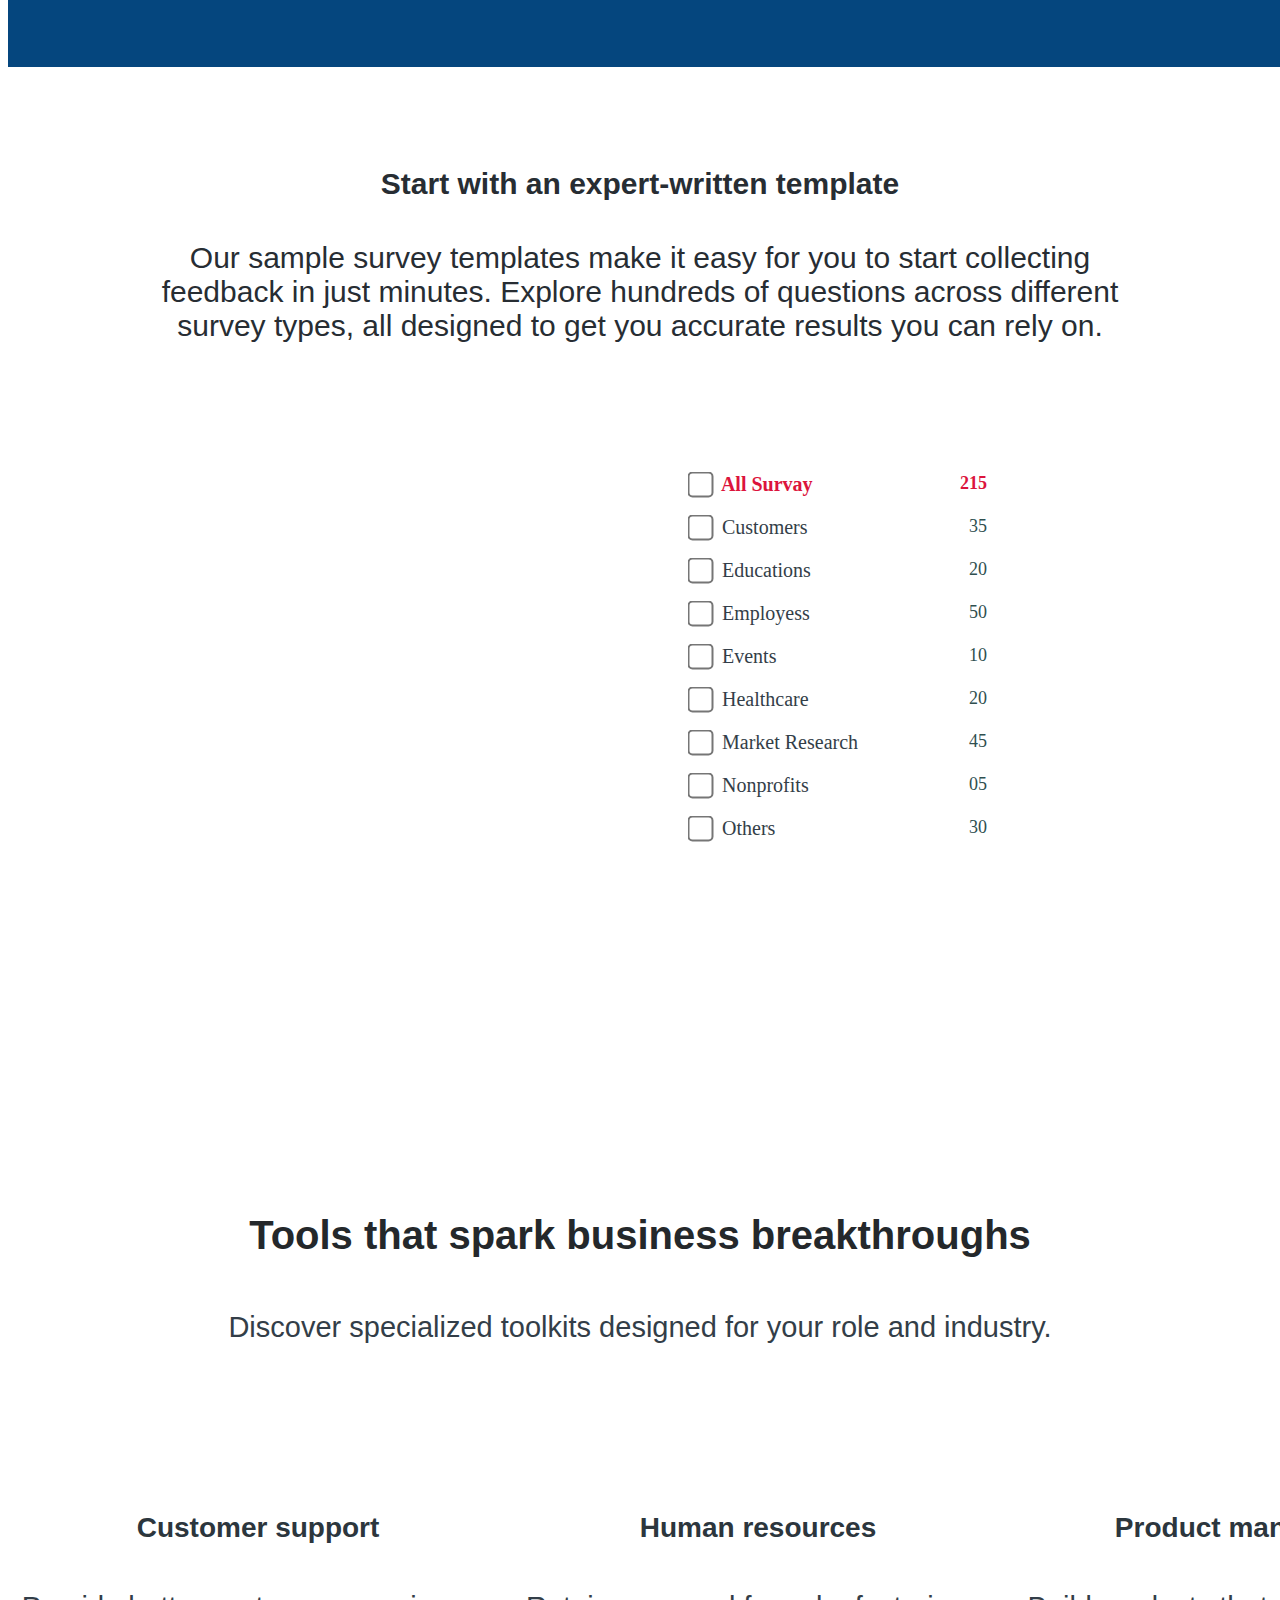
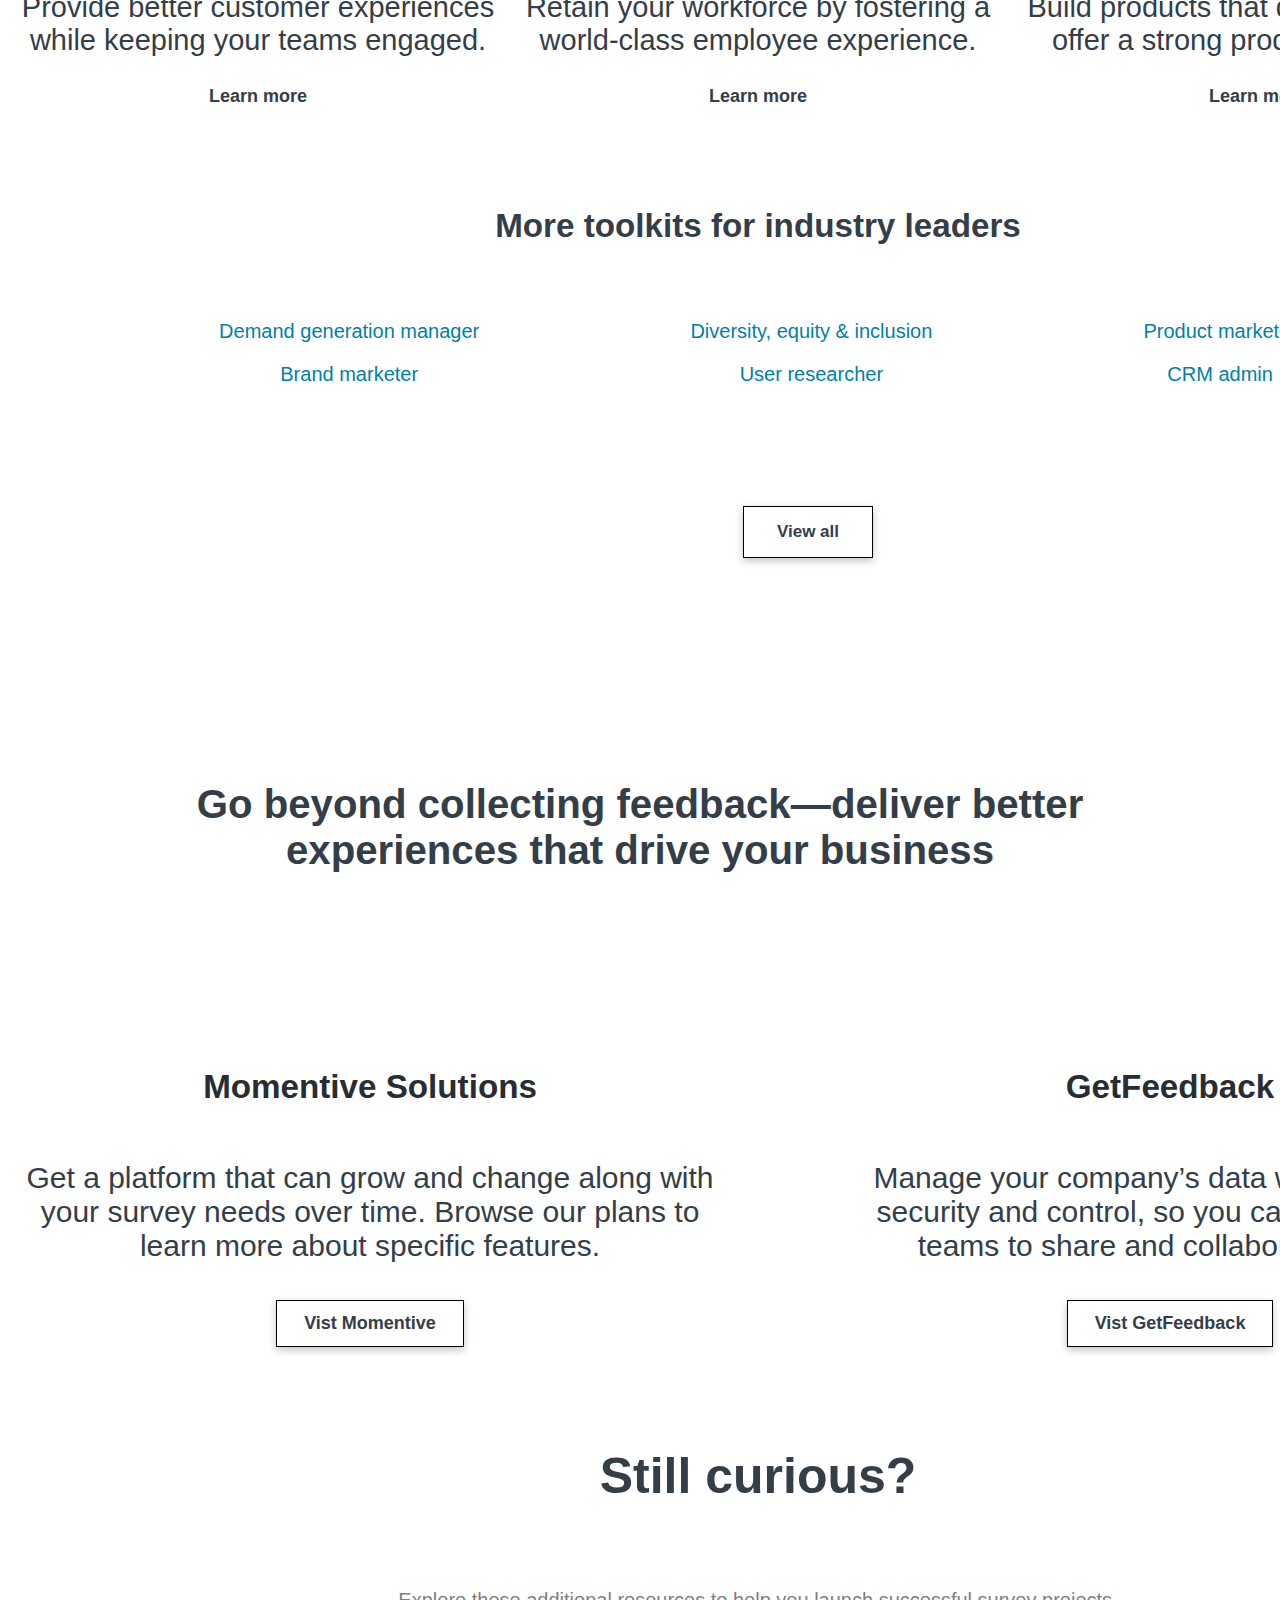
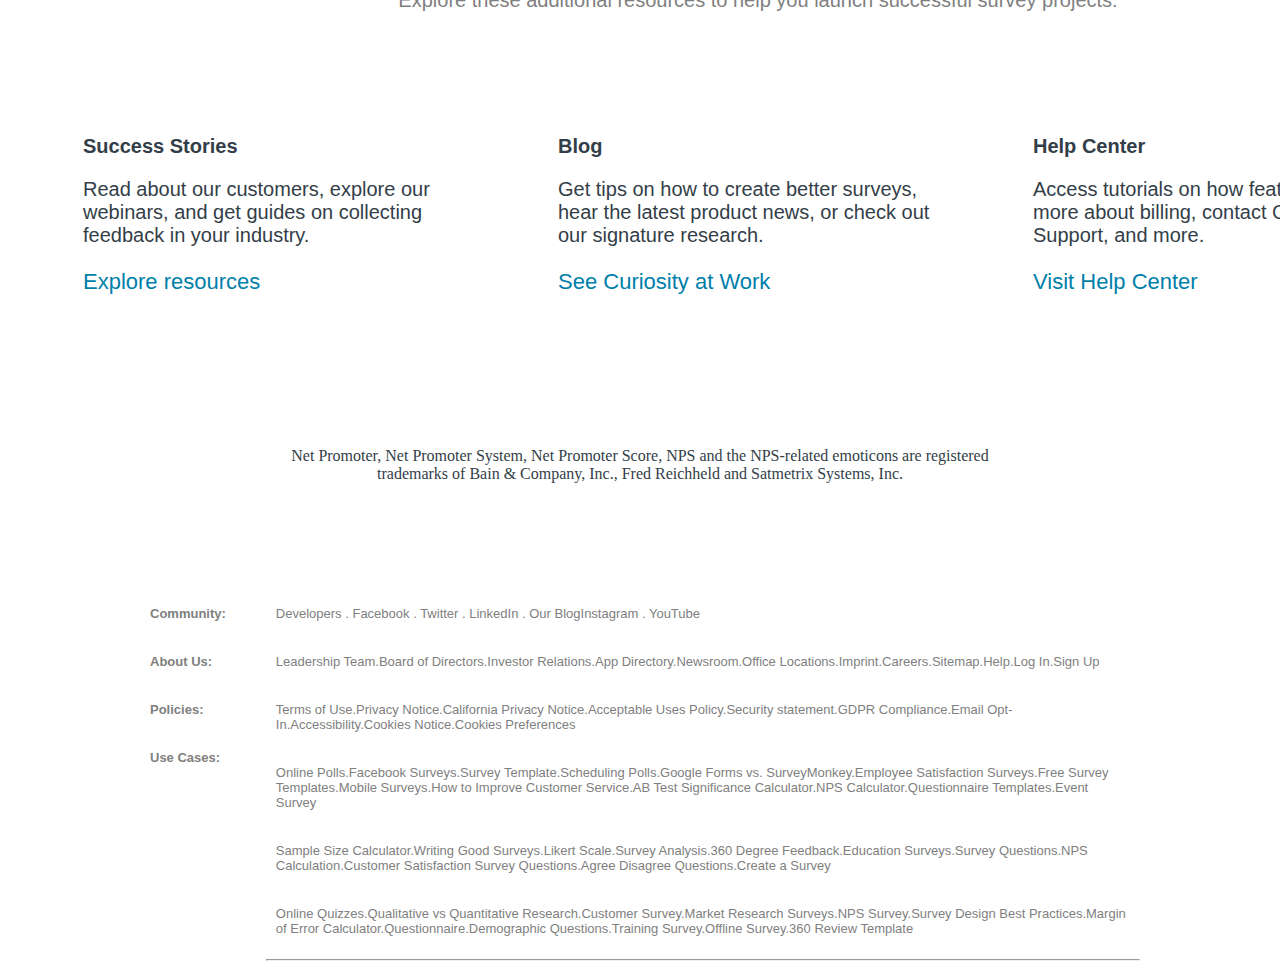
==== commit 3b82dea0: "final project" ====
--- a/index.html
+++ b/index.html
@@ -5,543 +5,18 @@
     <meta http-equiv="X-UA-Compatible" content="IE=edge">
     <meta name="viewport" content="width=device-width, initial-scale=1.0">
     <title>surveymonkey.com</title>
-    <style>
-        #navbar{
-            display: flex;
-            /* justify-content: space-around; */
-              margin: 40px;
-              margin-left: 90px;
-              margin-right: 90px;
-              font-size: 20px;
-               font-weight:600;
-            
-               color: #333E48;
-              
-        }
-        #mid{
-             display: flex; 
-              gap: 40px;
-            margin: auto;
-        }
-        #signup{
-            margin-left: 20px;
-          
-        }
-        button{
-            background-color: #f9BE00;
-
-
-            
-            font-size: 20px;
-               font-weight:600;
-            padding: 16px;
-            border: 0;
-         
-        }
-        a{
-            color: #333E48;
-            text-decoration: none;
-        }
-        #header,
-        .but{
-            font-size: 20px;
-            color: rgb(104, 94, 94);
-            display: grid;
-            margin: auto;
-            justify-content: center;
-              
-        }
-        #header{
-            margin-top: 150px;
-        }
-  
-        .auto-type{
-            font-size: 60px;
-            font-weight: bold;
-           
-            color: #34393d;
-            /* color: white; */
-        }
-        #butt{
-            
-            width: 100%;
-            margin:auto;
-            padding: 0px 36px;
-            height: 50px;
-            /* margin-bottom: 550px; */
-            background-color:#00BF6F ;
-        }
-        #butt >a{
-            color: #FFFFFF;
-            font-size: 15px;  
-             
-
-        }
-    .aass{
-            text-align: center;
-            margin-top: 150px;
-            color: #333E48;
-            font-size: 25px;
-        }
-        #logo{
-            display: flex;
-            margin: auto;
-            justify-content: center;
-            margin-top: 50px;
-            width: 70%;
-        }
-        #logo > div> img{
-            /* display: block; */
-                /* margin: auto; */
-                width: 65%;
-                margin-left: 20px;
-        }
-       
-        .imgg > img{
-          margin-top: 15px;
-         /* border: 1px solid red; */
-        }
-        #plan{
-            margin-top: 80PX;
-            text-align: center;
-           
-        }
-        #plan > h3{
-            font-size: 30px;color: #293035;
-        }
-        #plan > p{
-            color:gray ;
-        }
-        #planop{
-             display: flex;
-             margin: auto;
-             justify-content: space-evenly;
-             /* border: 1px solid red; */
-             width: 900px;
-        }
-         #planop > div{
-             border: 1px solid white;
-             width: 400px;
-             padding: 20px;
-             box-shadow: rgba(0, 0, 0, 0.24) 0px 3px 8px;
-         }
-         #planop{
-              text-align: center;
-              margin-top: 50px;gap: 30px;
-              
-         }
-         #planop img{
-              width: 90px;
-         }
-        
-         .grn{
-             background-color: #00BF6F;
-             color: white;
-             margin-top:33px ;
-             font-size: small;
-         }
-         .blue{
-             background-color: #05467E;
-             color: white;
-             font-size: small;
-         }
-         .vlt{
-             background-color:#671E75 ;
-             color: white;
-             font-size: small;
-         }
-         #planop h1{
-             font-size:35px;
-              color: #171a1b;
-         }
-         .p{
-            color: #333E48;
-         }
-         #blue{
-             margin: auto;
-             margin-top: 80px;
-             background-color: #05467E;
-             height: 300px;
-             justify-content: center;
-             text-align: center; 
-             padding: 40px;
-             color: white;
-             font-size: 20px;
-             width: 1500px;
-         }
-         .text{
-             width: 40%;
-            
-             padding-top: 60px;
-            margin-left: 30%
-         }
-         .learn{
-              padding: 10px;
-              background-color: #FFFFFF;
-              font-size: small;
-              margin-right: 50px;
-
-         }
-         #backg{
-             background-image: url("https://prod.smassets.net/assets/cms/sm/uploads//Brand-Awareness.png");
-             width: 200px;
-             height: 200px;
-             display: flex;
-             margin: auto;
-             justify-content: center;
-             align-items: center;
-         }
-         #white{
-             width: 1000px;
-             margin: auto;
-             text-align: center;
-               margin-top: 100px;
-               font-size: 30px;
-         }
-        
-      
-        #main_scroll{
-            display: flex;
-            margin: auto;
-            width: 100px;
-            justify-content: space-around;
-            gap: 150px;
-        }
-       
-
-
-
-
-        
-        .scroll-filterbg{
-width: auto;
-margin: 40% auto;
-/* padding: 30px; */
-
-
-
-
-        }
-
-        .scroll-filterdiv{
-         width: 100%;
-          /* background-color: aqua; */
-         height: 600px;
-         overflow: hidden;
-         overflow-y: scroll;
-         margin-right: 100px;
-         margin-left: 90px;
-        }
-        .scroll-filterbject{
-            font-family: cursive;
-            font-size: 15px;
-           
-            
-            
-        }
-
-
-
-
-
-        .scroll-bg{
-width: 1000px;
-margin: 10% auto;
-padding: 30px;
-margin-right: 70px;
-
-
-        }
-
-        .scroll-div{
-         /* width: 1000px; */
-         width: 100%;
-          /* background-color: aqua; */
-         height:600px;
-         padding-right: 30px;
-         
-         overflow: hidden;
-         overflow-y: scroll;
-        }
-        .scroll-object{
-            font-family: cursive;
-            font-size: 15px;
-        
-            padding: 40px;
-            display: grid;
-            grid-template-columns: repeat(4,160px);
-            /* gap: 70px; */
-            gap: 40px;
-            column-gap: 90px;
-            
-            
-        }
-        .box{
-            background-image: url("https://prod.smassets.net/assets/cms/sm/uploads//Brand-Awareness.png");
-            width: 220px;
-             height: 220px;
-             display: flex;
-             margin: auto;
-             color: white;
-              font-weight: bold;
-              text-align: center;
-              
-             justify-content: center;
-             align-items: center;
-        }
-        .box1{
-            background-image: url("https://prod.smassets.net/assets/cms/sm/uploads//Product-Survey.png");
-            width: 220px;
-             height: 220px;
-             display: flex;
-             margin: auto;
-             color: white;
-              font-weight: bold;
-              text-align: center;
-              
-             justify-content: center;
-             align-items: center;
-        }
-        .box2{
-            background-image: url("https://prod.smassets.net/assets/cms/sm/uploads//product-testing-survey-template.png");
-            width: 220px;
-             height: 220px;
-             display: flex;
-             margin: auto;
-             color: white;
-              font-weight: bold;
-              text-align: center;
-              
-             justify-content: center;
-             align-items: center;
-        }
-        .box3{
-            background-image: url("https://prod.smassets.net/assets/cms/sm/uploads//university-student-satisfaction-survey-template.png");
-            width: 220px;
-             height: 220px;
-             display: flex;
-             margin: auto;
-             color: white;
-              font-weight: bold;
-              text-align: center;
-              
-             justify-content: center;
-             align-items: center;
-        }
-        .box4{
-            background-image: url("https://prod.smassets.net/assets/cms/sm/uploads//online-shopping-attitudes-survey-template.png");
-            width: 220px;
-             height: 220px;
-             display: flex;
-             margin: auto;
-             color: white;
-              font-weight: bold;
-              text-align: center;
-              
-             justify-content: center;
-             align-items: center;
-        }
-        .box5{
-            background-image: url("https://prod.smassets.net/assets/cms/sm/uploads//Brand-Awareness.png");
-            width: 220px;
-             height: 220px;
-             display: flex;
-             margin: auto;
-             color: white;
-              font-weight: bold;
-              text-align: center;
-              
-             justify-content: center;
-             align-items: center;
-        }
-        .box6{
-            background-image: url("https://prod.smassets.net/assets/cms/sm/uploads//skin-care-products-survey-template.png");
-            width: 220px;
-             height: 220px;
-             display: flex;
-             margin: auto;
-             color: white;
-              font-weight: bold;
-              text-align: center;
-              
-             justify-content: center;
-             align-items: center;
-        }
-        .box7{
-            background-image: url("https://prod.smassets.net/assets/cms/sm/uploads//new-product-survey-template.png");
-            width: 220px;
-             height: 220px;
-             display: flex;
-             margin: auto; color: white;
-              font-weight: bold;
-              text-align: center;
-              
-              
-             justify-content: center;
-             align-items: center;
-        }
-        .box8{
-            background-image: url("https://prod.smassets.net/assets/cms/sm/uploads//package-testing.jpg");
-            width: 220px;
-             height: 220px;
-             display: flex;
-             margin: auto;
-             color: white;
-              font-weight: bold;
-              text-align: center;
-              
-             justify-content: center;
-             align-items: center;
-        }
-        .box9{
-            background-image: url("https://prod.smassets.net/assets/cms/sm/uploads//Work_life_balance.png");
-            width: 220px;
-             height: 220px;
-             display: flex;
-             margin: auto;
-              color: white;
-              font-weight: bold;
-              text-align: center;
-              
-             justify-content: center;
-             align-items: center;
-        }
-        .box10{
-            background-image: url("https://prod.smassets.net/assets/cms/sm/uploads//fundraising-feedback-survey-template.png");
-            width: 220px;
-             height: 220px;
-             display: flex;
-             margin: auto;
-             color: white;
-              font-weight: bold;
-              text-align: center;
-              
-             justify-content: center;
-             align-items: center;
-        }
-        .box11{
-            background-image: url("https://prod.smassets.net/assets/cms/sm/uploads//self-driving-cars-survey-template.png");
-            width: 220px;
-             height: 220px;
-             display: flex;
-             margin: auto;
-             color: white;
-              font-weight: bold;
-              text-align: center;
-              
-             justify-content: center;
-             align-items: center;
-        }
-        .box12{
-            background-image: url("https://prod.smassets.net/assets/cms/sm/uploads//survey-template-placeholder.png");
-            width: 220px;
-             height: 220px;
-             display: flex;
-             margin: auto;
-             color: white;
-              font-weight: bold;
-              text-align: center;
-              
-             justify-content: center;
-             align-items: center;
-        }
-
-        #main_group {
-            padding-bottom: 500px;
-        }
-        .flex{
-            margin-top: 20px;
-            display: flex;
-            justify-content: space-between;
-            
-
-        }
-         .flex_box{
-          
-             margin-left: 10px;
-             font-size: 20px;
-             color: #333e48
-            
-             /* width: 24px; */
-         }
-         input.checkit{
-             transform: scale(2);
-             margin-right: 10px;
-            
-             
-         }
-         .num{
-            font-size: 18px;
-            color: darkslategray;
-            margin-right: 10px;
-         }
-         #allsur{
-             color: crimson;
-             font-weight: bold;
-         }
-         #allnum{
-             color: crimson;
-             font-weight: bold;
-         }
-         #scrollerop{
-             margin-top: 70px;
-         }
-         #noneed{
-             width: 900px;
-             
-             margin: auto;
-             margin-top: 120px;
-             text-align: center;
-             font-size: 29px;
-             color: #333E48;
-           
-             /* font-weight: bold; */
-         }
-         #noneed > h4{
-            font-size: 50px;
-            color: #24282b;
-         }
-         #imgwla{
-             display: flex;
-             width: 1500px;
-             margin: auto;
-        
-             margin-top: 100px;
-             text-align: center;
-             justify-content: center;
-             font-size: 18px;
-            font-weight: bold;
-             /* gap: 30px; */
-           
-         }
-         #imgwla > div > div{
-             /* width: 10%; */
-             width: 500px;
-             /* margin-left: 70px; */
-             
-                font-weight: 100;
-             font-size: 29px;
-              color: #333E48;
-         }
-         #imgwla > div >h5{
-             /* width: 10%; */
-             font-size: 28px;
-             color: #293035;
-         }
-         
-         
-
-    </style>
+     <link rel="stylesheet" href="index.css">
 </head>
 <body>
+    
     <div id="navbar">
     
        <div> <img src="https://prod.smassets.net/assets/cms/cc/app/2.178.0/images/logo-surveymonkey.svg" alt=""></div>
       <div id="mid">
-           <div>Products</div>
+           <div  onclick="myFunction()" class="dropbtn">Products</div>
            <div>Solutons</div>
            <div>Resourses</div>
-            <div>Plans & Pricing</div>
+            <div> <a href="team.html">Plans & Pricing</a> </div>
        </div>
        <div>
          <span  id="login"><a href="login.html">Log in</a> </span>  
@@ -549,6 +24,59 @@
        </div>
 
     </div>
+<!-- pop up -->
+
+       
+        <div id="myDropdown" class="dropdown-content">
+            
+            <div id="popup11">
+                <div class="firstdiv1">
+                 <p>Surveys</p>
+                 <hr>
+                 <h5>Survey Monkey</h5>
+                 <p>Create & send wih the world leading online survey </p>
+                 <h5>Enterprises</h5>
+                 <p>Empower you origanization with our resorces survey platform</p>
+                 <h5>Inteergration & Plug-ins</h5>
+                 <p>Bring survey insight into your business apps</p>
+                </div>
+                <div class="seconddiv1">
+                  <div>
+                    <p>Specialized products</p>
+                    <hr>
+                    <h5>Audience</h5>
+                    <p>Create & send wih the world leading online survey </p>
+                    <h5>CX</h5>
+                    <p>Empower you origanization with our resorces survey platform</p>
+                    <h5>Enage</h5>
+                    <p>Bring survey insight into your business apps</p> 
+                  </div>
+                  <div>
+                    <h5>TeachValidate</h5>
+                    <p>Create & send wih the world leading online survey </p>
+                    <h5>Apply</h5>
+                    <p>Empower you origanization with our resorces survey platform</p>
+                    <h5>Wufoo</h5>
+                    <p>Bring survey insight into your business apps</p>
+                    <h5>GetFeedback</h5>
+                    <p>Customer feedback for Salesforce</p>
+                  </div>
+                </div>
+            </div>
+          
+       </div>
+    
+  
+  
+    
+
+
+
+
+
+
+
+
 
     <div id="header">
         <div class="container">
@@ -818,479 +346,142 @@
              <a href="">Learn more</a>
          </div>
        </div>
+      <div class="h55"><h5>More toolkits for industry leaders</h5></div>
+       <div id="toolkits">
+
+          
+        <div><p>Demand generation manager</p>
+              <p>Brand marketer</p> 
+        </div>
+        <div>
+             <p>Diversity, equity & inclusion</p>
+              <p>User researcher</p>
+        </div>
+        <div>
+            <p>Product marketer</p>
+            <p>CRM admin</p>
+        </div>
+          
+       </div>
+       <div id="btnn">
+        <button>View all</button>
+       </div>
      
+     <div class="secondlast">
+         <h6>Go beyond collecting feedback—deliver better experiences that drive your business</h6>
+     </div>
+
+     <div id="secondimg">
+         <div>
+            <img src="https://prod.smassets.net/assets/cms/sm/uploads//Momentive-Symbol-RGB-1-1.png" alt=""> 
+            <h5>Momentive Solutions</h5>
+            <p>Get a platform that can grow and change along with your survey needs over time. Browse our plans to learn more about specific features.</p>
+            <button>Vist Momentive</button>
+         </div>
+          <div>
+          <img src="https://prod.smassets.net/assets/cms/sm/uploads//gfp-logo-rgb-2x-1.png" alt="">
+           <h5>GetFeedback</h5>
+           <p>Manage your company’s data with advanced security and control, so you can enable your teams to share and collaborate safely.</p>
+             <button>Vist GetFeedback</button>
+          </div>
+
+     </div>
+     <div class="still">
+         <h5>Still curious?</h5>
+         <p>Explore these additional resources to help you launch successful survey projects.
+
+        </p>
+     </div>
+
+     <div id="finalimgg">
+         <div>
+             <img src="https://prod.smassets.net/assets/cms/sm/uploads//golden-state-warriors.png" alt="">
+             <p><b>Success Stories</b></p>
+             <p>Read about our customers, explore our webinars, and get guides on collecting feedback in your industry.</p>
+             <p>Explore resources</p>
+         </div>
+         <div>
+             <img src="https://prod.smassets.net/assets/cms/sm/uploads//blog-tile-card.png" alt="">
+             <p><b>Blog</b></p>
+             <p>Get tips on how to create better surveys, hear the latest product news, or check out our signature research.</p>
+             <p>See Curiosity at Work</p>
+         </div>
+         <div>
+             <img src="https://prod.smassets.net/assets/cms/sm/uploads//help-center-tile.png" alt="">
+             <p><b>Help Center</b></p>
+             <p>Access tutorials on how features work, learn more about billing, contact Customer Support, and more.</p>
+             <p>Visit Help Center</p>
+         </div>
+     </div>
+     <div class="choto">
+         <p>Net Promoter, Net Promoter System, Net Promoter Score, NPS and the NPS-related emoticons are registered trademarks of Bain & Company, Inc., Fred Reichheld and Satmetrix Systems, Inc.</p>
+     </div>
+       <div id="footer">
+        <div>
+            <p><b>Community:</b></p>
+            
+            <p><b>About Us:</b></p>
+            
+            <p><b>Policies:</b></p>
+            <p><b>Use Cases:</b></p>
+        </div>
+        <div>
+            
+            <p>Developers . Facebook . Twitter . LinkedIn . Our BlogInstagram . YouTube</p>
+            <p>Leadership Team.Board of Directors.Investor Relations.App Directory.Newsroom.Office Locations.Imprint.Careers.Sitemap.Help.Log In.Sign Up</p>
+            
+            <p>Terms of Use.Privacy Notice.California Privacy Notice.Acceptable Uses Policy.Security statement.GDPR Compliance.Email Opt-In.Accessibility.Cookies Notice.Cookies Preferences</p>
+            <p>Online Polls.Facebook Surveys.Survey Template.Scheduling Polls.Google Forms vs. SurveyMonkey.Employee Satisfaction Surveys.Free Survey Templates.Mobile Surveys.How to Improve Customer Service.AB Test Significance Calculator.NPS Calculator.Questionnaire Templates.Event Survey</p>
+            <p>Sample Size Calculator.Writing Good Surveys.Likert Scale.Survey Analysis.360 Degree Feedback.Education Surveys.Survey Questions.NPS Calculation.Customer Satisfaction Survey Questions.Agree Disagree Questions.Create a Survey</p>
+            <p>Online Quizzes.Qualitative vs Quantitative Research.Customer Survey.Market Research Surveys.NPS Survey.Survey Design Best Practices.Margin of Error Calculator.Questionnaire.Demographic Questions.Training Survey.Offline Survey.360 Review Template</p>
+            <hr>
+        </div>
+        
+       </div>
        
+     
          
 </body>
 </html>
-<script src="https://cdn.jsdelivr.net/npm/typed.js@2.0.12"></script>
-
-   <script>
-
-       var typed = new Typed(".auto-type",{
-           strings:["Do people like attending my events?","Are my customers actually satisfied?","Will my product be a success or a flop?","Are my employes happy at work?"],
-           typeSpeed:20,
-           backSpeed:30,
-           loop:true
-       })
-   </script>
-   <script>
+
+      <script src="script.js"></script>
+
+      <script src="https://cdn.jsdelivr.net/npm/typed.js@2.0.12"></script> 
+      <script>
+              var typed = new Typed(".auto-type",{
+                    strings:["Do people like attending my events?","Are my customers actually satisfied?","Will my product be a success or a flop?","Are my employes happy at work?"],
+                    typeSpeed:20,
+                    backSpeed:30,
+                    loop:true
+                })
    
-
-
-    let arrobj = [
+      </script>
+   
   
-             
-                {name:"Homeowners' Association(HOA) survey template", val :"customers"  },
-                {name:"Automobile buyer feedback", val :"customers"  },
-                {name:"Social media safty", val :" customers"  },
-                {name:"CRM software survey templat", val :"customers"  },
-                {name:"Customer experience", val :" customers"  },
-                {name:"Website feedback (intercept) survey template", val :"customers"  },
-                {name:"Feature request template", val :" customers"  },
-                {name:"Post purchase evaluation template", val :"customers"  },
-                {name:"Customer testimonial template", val :"customers"  },
-                {name:"Customer review template", val : "customers"  },
-                {name:"Brand perception survey", val :"customers"  },
-                {name:"Consumer behavior", val :"customers"  },
-                {name:"school climate", val :"education"  },
-                {name:"University instutor evalutin", val :"education"  },
-                {name:"High school sports- student feedback", val :"education"  },
-                {name:" Workshop survey", val :"education"  },
-                {name:"Website feedback survey templete", val : "customers"  },
-                {name:"Website feedback survey templete", val : "customers"  },
-                {name:"Customer comments", val :"customers"  },
-                {name:"Restaurant feedback survey templete", val :"customers"  },
-                {name:"Path to purchase", val :"customers"  },
-                {name:"NPS and brand loyalty", val :"customers"  },
-                {name:"Corporate social responsibility survey templete", val :"customers"  },
-                {name:"Help desk feedback survey template", val :"customers"  },
-                {name:"School program fit", val :"education"  },
-                {name:"parent self-efficacy", val :"education"  },
-                {name:"Aluni template", val :"education"  },
-                {name:"Mailchmp customer check-in template", val :"customers"  },
-                {name:"Coronavirus B2B customer pulse survey template", val :"customers"  },
-                {name:"Mobil app feedback", val :" customers"  },
-                {name:"Software and app customer feedback", val :"customers"  },
-                {name:"Customer feedback survey template (Business to Business)", val :"customers"  },
-                {name:"University student satisfaction", val :"education"  },
-                {name:"Education demographics", val :"education"  },
-                {name:"Course evaluation survey template", val :"education"  },
-                {name:"Learning support", val :"education"  },
-                {name:"K-12 parent template", val :"education"  },
-                {name:"Parent engagement", val :"education"  },
-                {name:"University teaching assistance evaluation survey template", val :"education"  },
-                {name:"Child behaviors survey template", val :"education"  },
-                {name:"Bullying survey", val :"education"  },
-                {name:"University faculty satisfaction", val :"education"  },
-                {name:"University student graduation template", val :"education"  },
-                {name:"Name That Novel survey template", val :"education"  },
-                {name:"High school teacher evaluation template", val :"education"  },
-                {name:"360-degree employee evaluation", val :"employees"  },
-                {name:"Employee engagement", val :"employees"  },
-                {name:"Management performance", val :"employees"  },
-                {name:"Employee satisfaction", val :"employees"  },
-                {name:"Team performance", val :"employees"  },
-                {name:"Employee exit", val :"employees"  },
-                {name:"Employee benefit", val :"employees"  },
-                {name:"Recruitment satisfication", val :"employees"  },
-                {name:"Work environment", val :"employees"  },
-                {name:"Department performance", val :"employees"  },
-                {name:"Employee performance", val :"employees"  },
-                {name:"Employment template", val :"employees"  },
-                {name:"Supervisor performance", val :"employees"  },
-                {name:"Employee motivation", val :"employees"  },
-                {name:"Career development", val :"employees"  },
-                {name:"New hire onboarding survey template", val :"employees"  },
-                {name:"Meeting feedback survey template", val :"employees"  },
-                {name:"Compensation survey template", val :"employees"  },
-                {name:"Work life balance survey", val :"employees"  },
-                {name:"Exit interview survey template", val :"employees"  },
-                {name:"Employee diversity", val :"employees"  },
-                {name:"Team building template", val :"employees"  },
-                {name:"Stakeholder template", val :"employees"  },
-                {name:"Candiate experience", val :"employees"  },
-                {name:"Relationship management", val :"employees"  },
-                {name:"Work engagement", val :"employees"  },
-                {name:"Professional development template", val :"employees"  },
-                {name:"Organizational culture survey template", val :"employees"  },
-                {name:"Mentorship and advocacy", val :"employees"  },
-                {name:"Job applicaton survey template", val :"employees"  },
-                {name:"Vendor workplace diversity survey", val :"employees"  },
-                {name:"Online professional networking", val :"employees"  },
-                {name:"Workplace benefits survey", val :"employees"  },
-                {name:"Entry interview survey template", val :"employees"  },
-                {name:"Leadership style survey template", val :"employees"  },
-                {name:"Timesheet template", val :"employees"  },
-                {name:"Wage gap evaluation survey", val :"employees"  },
-                {name:"Culture of Genius template", val :"employees"  },
-                {name:"Customer effort score survey", val :"employees"  },
-                {name:"Help desk template", val :"employees"  },
-                {name:"Return to the office survey template", val :"employees"  },
-                {name:"Job application template", val :"employees"  },
-                {name:"Gender inclusivity at work survey template", val :"employees"  },
-                {name:"SurveyMokey team survey", val :"employees"  },
-                {name:"Impact of racism employee check-in", val :"employees"  },
-                {name:"Adam Grant entry interview", val :"employees"  },
-                {name:"Gender in the workplace", val :"employees"  },
-                {name:"New hire training quiz", val :"employees"  },
-                {name:"Benefits template", val :"employees"  },
-                {name:"Corporate legal training quiz", val :"employees"  },
-                {name:"General event feedback survey template", val :"events"  },
-                {name:"RSVP and contact information", val :"events"  },
-                {name:"Professional event feedback", val :"events"  },
-                {name:"Post-event feedback survey template", val :"events"  },
-                {name:"Event planning", val :"events"  },
-                {name:"Entertainment event feedback", val :"events"  },
-                {name:"Neighborhood events survey template", val :"events"  },
-                {name:"Appointment template", val :"events"  },
-                {name:"Endurance event feedback", val :"events"  },
-                {name:"Eventbrite post-event feedback", val :"events"  },
-                {name:"Diet,fitness,and exercice", val :"healthcare"  },
-                {name:"Mental health survey", val :"healthcare"  },
-                {name:"Stress survey", val :"healthcare"  },
-                {name:"Post-vist patient satisfaction", val :"healthcare"  },
-                {name:"Hospital performance evaluation", val :"healthcare"  },
-                {name:"Health insurance evaluation", val :"healthcare"  },
-                {name:"CAHPS Vists Survey 2.0", val :"healthcare"  },
-                {name:"Personal hygience survey template", val :"healthcare"  },
-                {name:"Health insurance template", val :"healthcare"  },
-                {name:"Smoking template", val :"healthcare"  },
-                {name:"Height and weight survey template", val :"healthcare"  },
-                {name:"Healthcare expenses", val :"healthcare"  },
-                {name:"Social support", val :"healthcare"  },
-                {name:"Health check-in survey template", val :"healthcare"  },
-                {name:"CAHPS Dental Plan Survey", val :"healthcare"  },
-                {name:"Veterinarian patient intake template", val :"healthcare"  },
-                {name:"Neighborhood events survey template", val :"healthcare"  },
-                {name:"Height and weight survey template", val :"healthcare"  },
-                {name:"Smoking template", val :"healthcare"  },
-                {name:"Height and weight survey template", val :"healthcare"  },
-                {name:"CRM software survey templat", val :"market-reserch"  },
-                {name:"Customer experience", val :"market-reserch"  },
-                {name:"Website feedback (intercept) survey template", val :"market-reserch"  },
-                {name:"Feature request template", val :"market-reserch"  },
-                {name:"Post purchase evaluation template", val :"market-reserch"  },
-                {name:"Customer testimonial template", val :"market-reserch"  },
-                {name:"Customer review template", val :"market-reserch"  },
-                {name:"Brand perception survey", val :"market-reserch"  },
-                {name:"Consumer behavior", val :"market-reserch"  },
-                {name:"Mailchmp customer check-in template", val :"market-reserch"  },
-                {name:"Coronavirus B2B customer pulse survey template", val :"market-reserch"  },
-                {name:"Mobil app feedback", val :"market-reserch"  },
-                {name:"Software and app customer feedback", val :"market-reserch"  },
-                {name:"Customer feedback survey template (Business to Business)", val :"market-reserch"  },
-                {name:"University student satisfaction", val :"market-reserch"  },
-                {name:"Education demographics", val :"market-reserch"  },
-                {name:"Course evaluation survey template", val :"market-reserch"  },
-                {name:"Learning support", val :"education"  },
-                {name:"K-12 parent template", val :"market-reserch"  },
-                {name:"Parent engagement", val :"market-reserch"  },
-                {name:"University teaching assistance evaluation survey template", val :"market-reserch"  },
-                {name:"Child behaviors survey template", val :"market-reserch"  },
-                {name:"Bullying survey", val :"market-reserch"  },
-                {name:"University faculty satisfaction", val :"market-reserch"  },
-                {name:"University student graduation template", val :"market-reserch"  },
-                {name:"school climate", val :"market-reserch"  },
-                {name:"University instutor evalutin", val :"market-reserch"  },
-                {name:"High school sports- student feedback", val :"market-reserch"  },
-                {name:" Workshop survey", val :"market-reserch"  },
-                {name:"School program fit", val :"market-reserch"  },
-                {name:"parent self-efficacy", val :"market-reserch"  },
-                {name:"Aluni template", val :"market-reserch"  },
-                {name:"Name That Novel survey template", val :"market-reserch"  },
-                {name:"High school teacher evaluation template", val :"market-reserch"  },
-                {name:"360-degree employee evaluation", val :"market-reserch"  },
-                {name:"Employee engagement", val :"employees"  },
-                {name:"Management performance", val :"market-reserch"  },
-                {name:"Employee satisfaction", val :"market-reserchs"  },
-                {name:"Team performance", val :"market-reserch"  },
-                {name:"Employee exit", val :"market-reserch"  },
-                {name:"Employee benefit", val :"market-reserch"  },
-                {name:"Recruitment satisfication", val :"market-reserch"  },
-                {name:"Work environment", val :"market-reserch"  },
-                {name:"Department performance", val :"market-reserch"  },
-                {name:"Employee performance", val :"market-reserch"  },
-                {name:"Employment template", val :"market-reserch"  },
-                {name:"Employee exit", val :"Nonprofits"  },
-                {name:"Employee benefit", val :"Nonprofits"  },
-                {name:"Recruitment satisfication", val :"Nonprofits"  },
-                {name:"Department performance", val :"Nonprofits"  },
-                {name:"Employee performance", val :"Nonprofits"  },
-                {name:"CRM software survey templat", val :"market-reserch"  },
-                {name:"Customer experience", val :" market-reserch"  },
-                {name:"Website feedback (intercept) survey template", val :"market-reserch"  },
-                {name:"Feature request template", val :" market-reserch"  },
-                {name:"Post purchase evaluation template", val :"market-reserch"  },
-                {name:"Customer testimonial template", val :"market-reserch"  },
-                {name:"Customer review template", val :"market-reserch"  },
-                {name:"Brand perception survey", val :"market-reserch"  },
-                {name:"Consumer behavior", val :"market-reserch"  },
-                {name:"Mailchmp customer check-in template", val :"market-reserch"  },
-                {name:"Coronavirus B2B customer pulse survey template", val :"market-reserch"  },
-                {name:"Mobil app feedback", val :" market-reserch"  },
-                {name:"Software and app customer feedback", val :"market-reserch"  },
-                {name:"Customer feedback survey template (Business to Business)", val :"market-reserch"  },
-                {name:"University student satisfaction", val :"market-reserch"  },
-                {name:"Education demographics", val :"market-reserch"  },
-                {name:"Course evaluation survey template", val :"market-reserch"  },
-                {name:"Learning support", val :"education"  },
-                {name:"K-12 parent template", val :"market-reserch"  },
-                {name:"Parent engagement", val :"market-reserch"  },
-                {name:"University teaching assistance evaluation survey template", val :"market-reserch"  },
-                {name:"Child behaviors survey template", val :"market-reserch"  },
-                {name:"Employee exit", val :"market-reserch"  },
-                {name:"Employee benefit", val :"market-reserch"  },
-                {name:"Recruitment satisfication", val :"market-reserch"  },
-                {name:"Work environment", val :"market-reserch"  },
-                {name:"Department performance", val :"market-reserch"  },
-                {name:"Employee performance", val :"market-reserch"  },
-                {name:"Employment template", val :"market-reserch"  },
-                {name:"Brand perception survey", val :"others"  },
-                {name:"Customer comments", val :" others"  },
-                {name:"customer satisfaction survey", val : "customers " },
-                {name:"customer service", val : "customers"  },
-                {name:"Net Promoter Score(NPS) ", val :" customers"  },
-                {name:"Software evaluation survey templete", val : "customers"  },
-                {name:"customer service feedback", val : "customers  "},
-                {name:"Hotal feedback", val : "customers"  },
-                {name:"Cunsumer behavior ", val :"customers"  },
-                {name:"Typical customer anyalysis", val :"customers"  },
-                {name:"Retailer customer feedback", val :"customers"  },
-                {name:"Brand perception survey", val :"customers"},
-                {name:"Restaurant feedback survey templete", val :"others"  },
-                {name:"Path to purchase", val :"others"  },
-                {name:"NPS and brand loyalty", val :" others"  },
-                {name:"Corporate social responsibility survey templete", val :"others"  },
-                {name:"Help desk feedback survey template", val :"others"  },
-                {name:"Homeowners' Association(HOA) survey template", val :"others"  },
-                {name:"Bullying survey", val :"market-reserch"  },
-                {name:"University faculty satisfaction", val :"market-reserch"  },
-                {name:"University student graduation template", val :"market-reserch"  },
-                {name:"school climate", val :"market-reserch"  },
-                {name:"University instutor evalutin", val :"market-reserch"  },
-                {name:"High school sports- student feedback", val :"market-reserch"  },
-                {name:" Workshop survey", val :"market-reserch"  },
-                {name:"School program fit", val :"market-reserch"  },
-                {name:"parent self-efficacy", val :"market-reserch"  },
-                {name:"Aluni template", val :"market-reserch"  },
-                {name:"Name That Novel survey template", val :"market-reserch"  },
-                {name:"High school teacher evaluation template", val :"market-reserch"  },
-                {name:"360-degree employee evaluation", val :"market-reserch"  },
-                {name:"Employee engagement", val :"employees"  },
-                {name:"Management performance", val :"market-reserch"  },
-                {name:"Employee satisfaction", val :"market-reserchs"  },
-                {name:"Team performance", val :"market-reserch"  },
-                {name:"Automobile buyer feedback", val :"others"  },
-                {name:"Social media safty", val :" others"  },
-                {name:"CRM software survey templat", val :"others"  },
-                {name:"Customer experience", val :" others"  },
-                {name:"Website feedback (intercept) survey template", val :"others"  },
-                {name:"Feature request template", val :"others"  },
-                {name:"Post purchase evaluation template", val :"others"  },
-                {name:"Customer testimonial template", val :"others"  },
-                {name:"Customer review template", val :"others"  },
-                {name:"Brand perception survey", val :"others"  },
-                {name:"Consumer behavior", val :"others"  },
-                {name:"Mailchmp customer check-in template", val :"others"  },
-                {name:"Coronavirus B2B customer pulse survey template", val :"others"  },
-                {name:"Mobil app feedback", val :" others"  },
-                {name:"Software and app customer feedback", val :"others"  },
-                {name:"Customer feedback survey template (Business to Business)", val :"others"  },
-                {name:"University student satisfaction", val :"others"  },
-                {name:"Education demographics", val :"others"  },
-                {name:"Course evaluation survey template", val :"others"  },
-                {name:"Learning support", val :"others"  },
-                {name:"K-12 parent template", val :"others"  },
-                {name:"Parent engagement", val :"others"  },
-                {name:"University teaching assistance evaluation survey template", val :"others"  },
-  
-  
-                 
-                
-                
-  
-                 
-                 
-  
-  
-  
-  
-  
-    ];
-      display(arrobj)
-               
-    
-      function display(arr){
-          document.querySelector(".scroll-object").innerHTML=""
-           
-           for(let i = 0; i < arr.length; i++){
-              if(i == 0 || i == 5 || i == 10|| i == 15||i == 20|| i == 25|| i == 30|| i == 35|| i == 40|| i == 45|| i == 50||i == 0 || i == 5 || i == 10|| i == 15||i == 20|| i == 25|| i == 30|| i == 35|| i == 40|| i == 89|| i == 87  ){
-                  let div = document.createElement("div");
-              div.className = "box"
-              div.innerText = arr[i].name
-          
-              document.querySelector(".scroll-object").append(div)
-          }else if(i == 100 || i == 105 || i == 55|| i == 60||i == 65|| i == 70|| i == 75|| i == 80|| i == 85|| i == 90|| i == 95 || i == 89|| i == 91|| i == 94|| i == 95|| i == 99){
-              let div = document.createElement("div");
-              div.className = "box1"
-              div.innerText = arr[i].name
-          
-              document.querySelector(".scroll-object").append(div)
-          
-            
-          }else if(i == 160 || i == 155 || i == 150|| i == 145||i == 140|| i == 135|| i == 130|| i == 125|| i == 120|| i == 115|| i == 110|| i == 93|| i == 101|| i == 104|| i == 195){
-              let div = document.createElement("div");
-              div.className = "box2"
-              div.innerText = arr[i].name
-          
-              document.querySelector(".scroll-object").append(div)
-          
-              
-          }else if(i == 165 || i == 170 || i == 175|| i == 180||i == 185|| i == 190|| i == 195|| i == 200|| i ==205|| i == 210|| i == 215 || i == 106|| i ==111 || i == 114|| i == 117|| i == 121|| i == 124|| i ==128 || i == 132|| i ==136 || i ==138 ){
-              let div = document.createElement("div");
-              div.className = "box3"
-              div.innerText = arr[i].name
-          
-              document.querySelector(".scroll-object").append(div)
-          
-          }else if(i == 8 || i == 16 || i == 24|| i == 32||i == 40|| i == 48|| i == 56|| i == 64|| i == 72|| i == 9|| i == 18|| i == 107|| i == 95|| i == 112|| i == 118|| i == 156|| i ==179 || i == 122|| i ==127 || i ==129 || i == 133){
-              let div = document.createElement("div");
-              div.className = "box4"
-              div.innerText = arr[i].name
-          
-              document.querySelector(".scroll-object").append(div)
-          
-          }else if(i == 27|| i == 36 || i == 54|| i == 63||i == 72|| i == 81|| i == 90|| i == 7|| i == 14|| i == 21|| i == 183|| i == 28|| i == 113|| i ==116 || i == 119|| i ==138|| i == 149|| i == 123|| i == 126|| i == 131|| i == 134|| i ==137 || i == 139|| i == 191|| i ==201 || i == 211|| i == 187|| i == 177|| i == 154|| i == 198|| i == 143|| i == 208){
-              let div = document.createElement("div");
-              div.className = "box5"
-              div.innerText = arr[i].name
-          
-              document.querySelector(".scroll-object").append(div)
-          
-          }else if(i == 42 || i == 49 || i == 6|| i == 12||i == 18|| i == 24|| i == 36|| i == 16|| i == 4|| i == 8|| i == 12){
-              let div = document.createElement("div");
-              div.className = "box6"
-              div.innerText = arr[i].name
-          
-              document.querySelector(".scroll-object").append(div)
-          
-          
-          }else if(i == 31|| i == 37 || i == 46|| i == 12||i == 51|| i == 61|| i == 66|| i == 68|| i == 77|| i == 82|| i == 12){
-              let div = document.createElement("div");
-              div.className = "box7"
-              div.innerText = arr[i].name
-          
-              document.querySelector(".scroll-object").append(div)
-          
-          
-          }else if(i == 38 || i == 49 || i == 41|| i == 47||i == 18|| i == 53|| i == 67|| i == 69|| i == 84|| i == 8|| i == 12){
-              let div = document.createElement("div");
-              div.className = "box8"
-              div.innerText = arr[i].name
-          
-              document.querySelector(".scroll-object").append(div)
-          
-          
-          }else if(i == 3 || i == 6 || i == 9|| i ==2||i == 4|| i == 11|| i == 17|| i == 23|| i == 29 || i == 1|| i == 26){
-              let div = document.createElement("div");
-              div.className = "box9"
-              div.innerText = arr[i].name
-          
-              document.querySelector(".scroll-object").append(div)
-          
-          
-          }else if(i == 13 || i == 19 || i == 22|| i == 12||i == 29|| i == 33|| i == 39|| i == 16|| i == 83|| i == 73|| i == 76){
-              let div = document.createElement("div");
-              div.className = "box10"
-              div.innerText = arr[i].name
-          
-              document.querySelector(".scroll-object").append(div)
-          
-          }else if(i%2 ===0){
-              let div = document.createElement("div");
-              div.className = "box11"
-              div.innerText = arr[i].name
-          
-              document.querySelector(".scroll-object").append(div)
-          
-          }else {
-              let div = document.createElement("div");
-              div.className = "box12"
-              div.innerText = arr[i].name
-          
-              document.querySelector(".scroll-object").append(div)
-          }
-            
-           }
-          }
-          
-           
-           
-          
-          
-         
-          
-         
-  
-      
-      
-      
-      
-     
-    
-        
-    
-  
-  
-   
-      // document.querySelector(".checkit").addEventListener("click",funbtn1)
-  
-              let x =  document.querySelectorAll(".checkit")
-               for(let i = 0; i < x.length; i++){
-                  var count = 0
-                  x[i].addEventListener("click",function(){
-                          console.log(x[i].value)
-                          if(x[i].value == "all"){
-                              display(arrobj)
-                          }else{
-                              let y = arrobj.filter(function(el){
-                        return el.val == x[i].value
-                   })
-                         display(y)
-  
-                          }
-                      
-                       
-                  })
-              }
-          
-                  
-               
-               
-  </script>
-
-
-
-
-
-
-
-
-
-
-
-
-
-
-
-
-
-
-
-
-
-
-
-
-
+
+<!-- popup -->
+
+
+
+
+
+
+
+
+
+
+
+
+
+
+
+
+
+
+
+
+
+
+
+
+
--- a/index.css
+++ b/index.css
@@ -0,0 +1,738 @@
+
+    /* pop up start */
+
+
+      #popup11{
+            display: flex;
+            box-shadow: rgba(0, 0, 0, 0.24) 0px 3px 8px;
+        /* width: 100%; */
+            height: auto;
+            padding: 10px 25px;
+             justify-content: center;
+            /* border: 2px solid red; */
+
+
+        }
+        .seconddiv1{
+            display: flex;
+        }
+
+
+.dropbtn:hover, .dropbtn:focus {
+     background-color: rgb(136, 130, 130);
+}
+
+
+.dropdown-content {
+  display: none;
+  position: absolute;
+  background-color: #ffffff;
+   width:800px;
+    margin-left: 30%;
+
+
+  overflow: auto;
+  box-shadow: rgba(0, 0, 0, 0.24) 0px 3px 8px;
+  z-index: 1;
+}
+
+.dropdown-content a {
+  color: black;
+  padding: 12px 16px;
+  text-decoration: none;
+  display: block;
+}
+
+.dropdown a:hover {background-color: #ddd;}
+
+.show {display: block;}
+
+    /* pop up end  */
+        #navbar{
+            display: flex;
+            /* justify-content: space-around; */
+              margin: 40px;
+              margin-left: 90px;
+              margin-right: 90px;
+              font-size: 20px;
+               font-weight:600;
+            
+               color: #333E48;
+              
+        }
+        #mid{
+             display: flex; 
+              gap: 40px;
+            margin: auto;
+        }
+        #signup{
+            margin-left: 20px;
+          
+        }
+        button{
+            background-color: #f9BE00;
+
+
+            
+            font-size: 20px;
+               font-weight:600;
+            padding: 16px;
+            border: 0;
+         
+        }
+        a{
+            color: #333E48;
+            text-decoration: none;
+        }
+        #header,
+        .but{
+            font-size: 20px;
+            color: rgb(104, 94, 94);
+            display: grid;
+            margin: auto;
+            justify-content: center;
+              
+        }
+        #header{
+            margin-top: 150px;
+        }
+  
+        .auto-type{
+            font-size: 60px;
+            font-weight: bold;
+           
+            color: #34393d;
+            /* color: white; */
+        }
+        #butt{
+            
+            width: 100%;
+            margin:auto;
+            padding: 0px 36px;
+            height: 50px;
+            /* margin-bottom: 550px; */
+            background-color:#00BF6F ;
+        }
+        #butt >a{
+            color: #FFFFFF;
+            font-size: 15px;  
+             
+
+        }
+    .aass{
+            text-align: center;
+            margin-top: 150px;
+            color: #333E48;
+            font-size: 25px;
+        }
+        #logo{
+            display: flex;
+            margin: auto;
+            justify-content: center;
+            margin-top: 50px;
+            width: 70%;
+        }
+        #logo > div> img{
+            /* display: block; */
+                /* margin: auto; */
+                width: 65%;
+                margin-left: 20px;
+        }
+       
+        .imgg > img{
+          margin-top: 15px;
+         /* border: 1px solid red; */
+        }
+        #plan{
+            margin-top: 80PX;
+            text-align: center;
+           
+        }
+        #plan > h3{
+            font-size: 30px;color: #293035;
+        }
+        #plan > p{
+            color:gray ;
+        }
+        #planop{
+             display: flex;
+             margin: auto;
+             justify-content: space-evenly;
+             /* border: 1px solid red; */
+             width: 900px;
+        }
+         #planop > div{
+             border: 1px solid white;
+             width: 400px;
+             padding: 20px;
+             box-shadow: rgba(0, 0, 0, 0.24) 0px 3px 8px;
+         }
+         #planop{
+              text-align: center;
+              margin-top: 50px;gap: 30px;
+              
+         }
+         #planop img{
+              width: 90px;
+         }
+        
+         .grn{
+             background-color: #00BF6F;
+             color: white;
+             margin-top:33px ;
+             font-size: small;
+         }
+         .blue{
+             background-color: #05467E;
+             color: white;
+             font-size: small;
+         }
+         .vlt{
+             background-color:#671E75 ;
+             color: white;
+             font-size: small;
+         }
+         #planop h1{
+             font-size:35px;
+              color: #171a1b;
+         }
+         .p{
+            color: #333E48;
+         }
+         #blue{
+             margin: auto;
+             margin-top: 80px;
+             background-color: #05467E;
+             height: 300px;
+             justify-content: center;
+             text-align: center; 
+             padding: 40px;
+             color: white;
+             font-size: 20px;
+             width: 1500px;
+         }
+         .text{
+             width: 40%;
+            
+             padding-top: 60px;
+            margin-left: 30%
+         }
+         .learn{
+              padding: 10px;
+              background-color: #FFFFFF;
+              font-size: small;
+              margin-right: 50px;
+
+         }
+         #backg{
+             background-image: url("https://prod.smassets.net/assets/cms/sm/uploads//Brand-Awareness.png");
+             width: 200px;
+             height: 200px;
+             display: flex;
+             margin: auto;
+             justify-content: center;
+             align-items: center;
+         }
+         #white{
+             width: 1000px;
+             margin: auto;
+             text-align: center;
+             font-family: Arial, Helvetica, sans-serif;
+           color: #272d33;
+               margin-top: 100px;
+               font-size: 30px;
+         }
+        
+      
+        #main_scroll{
+            display: flex;
+            margin: auto;
+            width: 100px;
+            justify-content: space-around;
+            gap: 150px;
+        }
+       
+
+
+
+
+        
+        .scroll-filterbg{
+width: auto;
+margin: 40% auto;
+/* padding: 30px; */
+
+
+
+
+        }
+
+        .scroll-filterdiv{
+         width: 100%;
+          /* background-color: aqua; */
+         height: 600px;
+         overflow: hidden;
+         overflow-y: scroll;
+         margin-right: 100px;
+         margin-left: 90px;
+        }
+        .scroll-filterbject{
+            font-family: cursive;
+            font-size: 15px;
+           
+            
+            
+        }
+
+
+
+
+
+        .scroll-bg{
+width: 1000px;
+margin: 10% auto;
+padding: 30px;
+margin-right: 70px;
+
+
+        }
+
+        .scroll-div{
+         /* width: 1000px; */
+         width: 100%;
+          /* background-color: aqua; */
+         height:600px;
+         padding-right: 30px;
+         
+         overflow: hidden;
+         overflow-y: scroll;
+        }
+        .scroll-object{
+            font-family: cursive;
+            font-size: 15px;
+        
+            padding: 40px;
+            display: grid;
+            grid-template-columns: repeat(4,160px);
+            /* gap: 70px; */
+            gap: 40px;
+            column-gap: 90px;
+            
+            
+        }
+        .box{
+            background-image: url("https://prod.smassets.net/assets/cms/sm/uploads//Brand-Awareness.png");
+            width: 200px;
+             height: 200px;
+             display: flex;
+             margin: auto;
+             color: white;
+              font-weight: bold;
+              text-align: center;
+              
+             justify-content: center;
+             align-items: center;
+        }
+        .box1{
+            background-image: url("https://prod.smassets.net/assets/cms/sm/uploads//Product-Survey.png");
+            width: 200px;
+             height: 200px;
+             display: flex;
+             margin: auto;
+             color: white;
+              font-weight: bold;
+              text-align: center;
+              
+             justify-content: center;
+             align-items: center;
+        }
+        .box2{
+            background-image: url("https://prod.smassets.net/assets/cms/sm/uploads//product-testing-survey-template.png");
+            width: 200px;
+             height: 200px;
+             display: flex;
+             margin: auto;
+             color: white;
+              font-weight: bold;
+              text-align: center;
+              
+             justify-content: center;
+             align-items: center;
+        }
+        .box3{
+            background-image: url("https://prod.smassets.net/assets/cms/sm/uploads//university-student-satisfaction-survey-template.png");
+            width: 200px;
+             height: 200px;
+             display: flex;
+             margin: auto;
+             color: white;
+              font-weight: bold;
+              text-align: center;
+              
+             justify-content: center;
+             align-items: center;
+        }
+        .box4{
+            background-image: url("https://prod.smassets.net/assets/cms/sm/uploads//online-shopping-attitudes-survey-template.png");
+            width: 200px;
+             height: 200px;
+             display: flex;
+             margin: auto;
+             color: white;
+              font-weight: bold;
+              text-align: center;
+              
+             justify-content: center;
+             align-items: center;
+        }
+        .box5{
+            background-image: url("https://prod.smassets.net/assets/cms/sm/uploads//Brand-Awareness.png");
+            width: 200px;
+             height: 200px;
+             display: flex;
+             margin: auto;
+             color: white;
+              font-weight: bold;
+              text-align: center;
+              
+             justify-content: center;
+             align-items: center;
+        }
+        .box6{
+            background-image: url("https://prod.smassets.net/assets/cms/sm/uploads//skin-care-products-survey-template.png");
+            width: 200px;
+             height: 200px;
+             display: flex;
+             margin: auto;
+             color: white;
+              font-weight: bold;
+              text-align: center;
+              
+             justify-content: center;
+             align-items: center;
+        }
+        .box7{
+            background-image: url("https://prod.smassets.net/assets/cms/sm/uploads//new-product-survey-template.png");
+            width: 200px;
+             height: 200px;
+             display: flex;
+             margin: auto; color: white;
+              font-weight: bold;
+              text-align: center;
+              
+              
+             justify-content: center;
+             align-items: center;
+        }
+        .box8{
+            background-image: url("https://prod.smassets.net/assets/cms/sm/uploads//package-testing.jpg");
+            width: 200px;
+             height: 200px;
+             display: flex;
+             margin: auto;
+             color: white;
+              font-weight: bold;
+              text-align: center;
+              
+             justify-content: center;
+             align-items: center;
+        }
+        .box9{
+            background-image: url("https://prod.smassets.net/assets/cms/sm/uploads//Work_life_balance.png");
+            width: 200px;
+             height: 200px;
+             display: flex;
+             margin: auto;
+              color: white;
+              font-weight: bold;
+              text-align: center;
+              
+             justify-content: center;
+             align-items: center;
+        }
+        .box10{
+            background-image: url("https://prod.smassets.net/assets/cms/sm/uploads//fundraising-feedback-survey-template.png");
+            width: 200px;
+             height: 200px;
+             display: flex;
+             margin: auto;
+             color: white;
+              font-weight: bold;
+              text-align: center;
+              
+             justify-content: center;
+             align-items: center;
+        }
+        .box11{
+            background-image: url("https://prod.smassets.net/assets/cms/sm/uploads//self-driving-cars-survey-template.png");
+            width: 200px;
+             height: 200px;
+             display: flex;
+             margin: auto;
+             color: white;
+              font-weight: bold;
+              text-align: center;
+              
+             justify-content: center;
+             align-items: center;
+        }
+        .box12{
+            background-image: url("https://prod.smassets.net/assets/cms/sm/uploads//survey-template-placeholder.png");
+            width: 200px;
+             height: 200px;
+             display: flex;
+             margin: auto;
+             color: white;
+              font-weight: bold;
+              text-align: center;
+              
+             justify-content: center;
+             align-items: center;
+        }
+
+        #main_group {
+            padding-bottom: 500px;
+        }
+        .flex{
+            margin-top: 20px;
+            display: flex;
+            justify-content: space-between;
+            
+
+        }
+         .flex_box{
+          
+             margin-left: 10px;
+             font-size: 20px;
+             color: #333e48
+            
+             /* width: 24px; */
+         }
+         input.checkit{
+             transform: scale(2);
+             margin-right: 10px;
+            
+             
+         }
+         .num{
+            font-size: 18px;
+            color: darkslategray;
+            margin-right: 10px;
+         }
+         #allsur{
+             color: crimson;
+             font-weight: bold;
+         }
+         #allnum{
+             color: crimson;
+             font-weight: bold;
+         }
+         #scrollerop{
+             margin-top: 70px;
+         }
+         #noneed{
+             width: 900px;
+             
+             margin: auto;
+             margin-top: 120px;
+             text-align: center;
+             font-size: 29px;
+             font-family: Arial, Helvetica, sans-serif;
+             color: #333E48;
+           
+             /* font-weight: bold; */
+         }
+         #noneed > h4{
+            font-size: 40px;
+            font-family: Arial, Helvetica, sans-serif;
+            color: #24282b;
+         }
+         #imgwla{
+             display: flex;
+             width: 1500px;
+             margin: auto;
+        
+             margin-top: 100px;
+             text-align: center;
+             justify-content: center;
+             font-size: 18px;
+             font-family: Arial, Helvetica, sans-serif;
+            font-weight: bold;
+             /* gap: 30px; */
+           
+         }
+         #imgwla > div > div{
+             /* width: 10%; */
+             width: 500px;
+             /* margin-left: 70px; */
+             
+                font-weight: 100;
+             font-size: 29px;
+              color: #333E48;
+         }
+         #imgwla > div >h5{
+             /* width: 10%; */
+             font-size: 28px;
+             color: #2c363d;
+         }
+         #toolkits {
+             width: 1500px;
+             text-align: center;
+             display: flex;
+             margin: auto;
+             justify-content: space-evenly;
+             color: #007faa;
+             font-size: 20px;
+
+             font-family: Arial, Helvetica, sans-serif;
+             
+             /* font-weight: bold; */
+             /* margin-bottom: 2000px; */
+         }
+         .h55{
+            width: 1500px;
+            font-family: Arial, Helvetica, sans-serif;
+            color: #333E48;
+            
+            font-size: 40px;
+        
+             margin: auto;
+             /* margin-left: 10px; */
+             text-align: center;
+             margin-top: 100px;
+
+         }
+         #btnn{
+
+             margin: auto;
+             margin-top: 100px;
+             width: 1500px;
+         
+             /* justify-content: center; */
+             text-align: center;
+         }
+         #btnn > button{
+            background-color: white;
+             border: 1px solid black;
+             color: #333E48;
+             height: autopx;
+             font-family: Arial, Helvetica, sans-serif;
+             margin-left: 100px;
+             font-size: 17px;
+             box-shadow: rgba(0, 0, 0, 0.24) 0px 3px 8px;
+             padding: 15px 33px;
+             padding-bottom: 15px;
+             /* padding: 0; */
+         }
+         .secondlast{
+            width: 1000px;
+            font-family: Arial, Helvetica, sans-serif;
+            color: #333E48;
+            font-size: 60px;
+         display: grid;
+              margin: auto;
+              /* justify-content: center; */
+             /* margin-left: 5px; */
+             /* margin-left: 10px; */
+             text-align: center;
+             margin-top: 130px;
+
+         }
+
+        #secondimg{
+            width: 1500px;
+            display: flex;
+            margin: auto;
+            justify-content: space-evenly;
+            text-align: center;
+            gap: 100px;
+            font-size: 40px;
+            font-family: Arial, Helvetica, sans-serif;
+          color: #272d33;
+
+        }
+        #secondimg > img{
+            width: 100%;
+
+        }
+        #secondimg p {
+            width: 100%;
+            font-size: 30px;
+ color: #333E48;
+        }
+        #secondimg button {
+
+            /* width: 100%; */
+            /* font-size: 30px; */
+            background-color: white;
+            border: 1px solid black;
+            box-shadow: rgba(0, 0, 0, 0.24) 0px 3px 8px;
+            padding: 12px 27px;
+            font-size: 18px;
+               color: #333E48;
+        }
+        .still{
+            width: 1500px;
+            margin: auto;
+            margin-top: 100px;
+            font-family: Arial, Helvetica, sans-serif;
+            text-align: center;
+              font-size: 20px;
+              color: gray;
+        }
+        .still h5{
+            font-size: 50px;
+            color: #333E48;
+        }
+        #finalimgg{
+            width: 1500px;
+            margin: auto;
+            margin-top: 80px;
+            display: flex;
+            font-family: Arial, Helvetica, sans-serif;
+            color: #333E48;
+            font-size: 20px;
+            justify-content: space-evenly;
+            
+        }
+        #finalimgg img{
+            width: 90%;
+        }
+        #finalimgg>div>p:nth-child(3){
+            width: 400px;
+        }
+        #finalimgg>div>p:nth-child(4){
+             color: #007faa;
+             font-size: 22px;
+        }
+        .choto{
+           width: 700px;
+           margin: auto;
+           margin-top: 130px;
+           /* justify-content: center; */
+           text-align: center;
+            color: #333E48;
+         
+        }
+        #footer{
+            display: flex;
+            width: 1000px;
+              margin: auto;
+             margin-top: 100px;
+             font-family: Arial, Helvetica, sans-serif;
+             color: grey;
+             font-size: small;
+           
+             /* justify-content: center; */
+        }
+        #footer>div:last-child{
+               color: gray;
+               font-size: small;
+               margin-left: 30px;
+        }
+        #footer>div>p{
+            padding: 10px;
+        }
+      
+        
+
